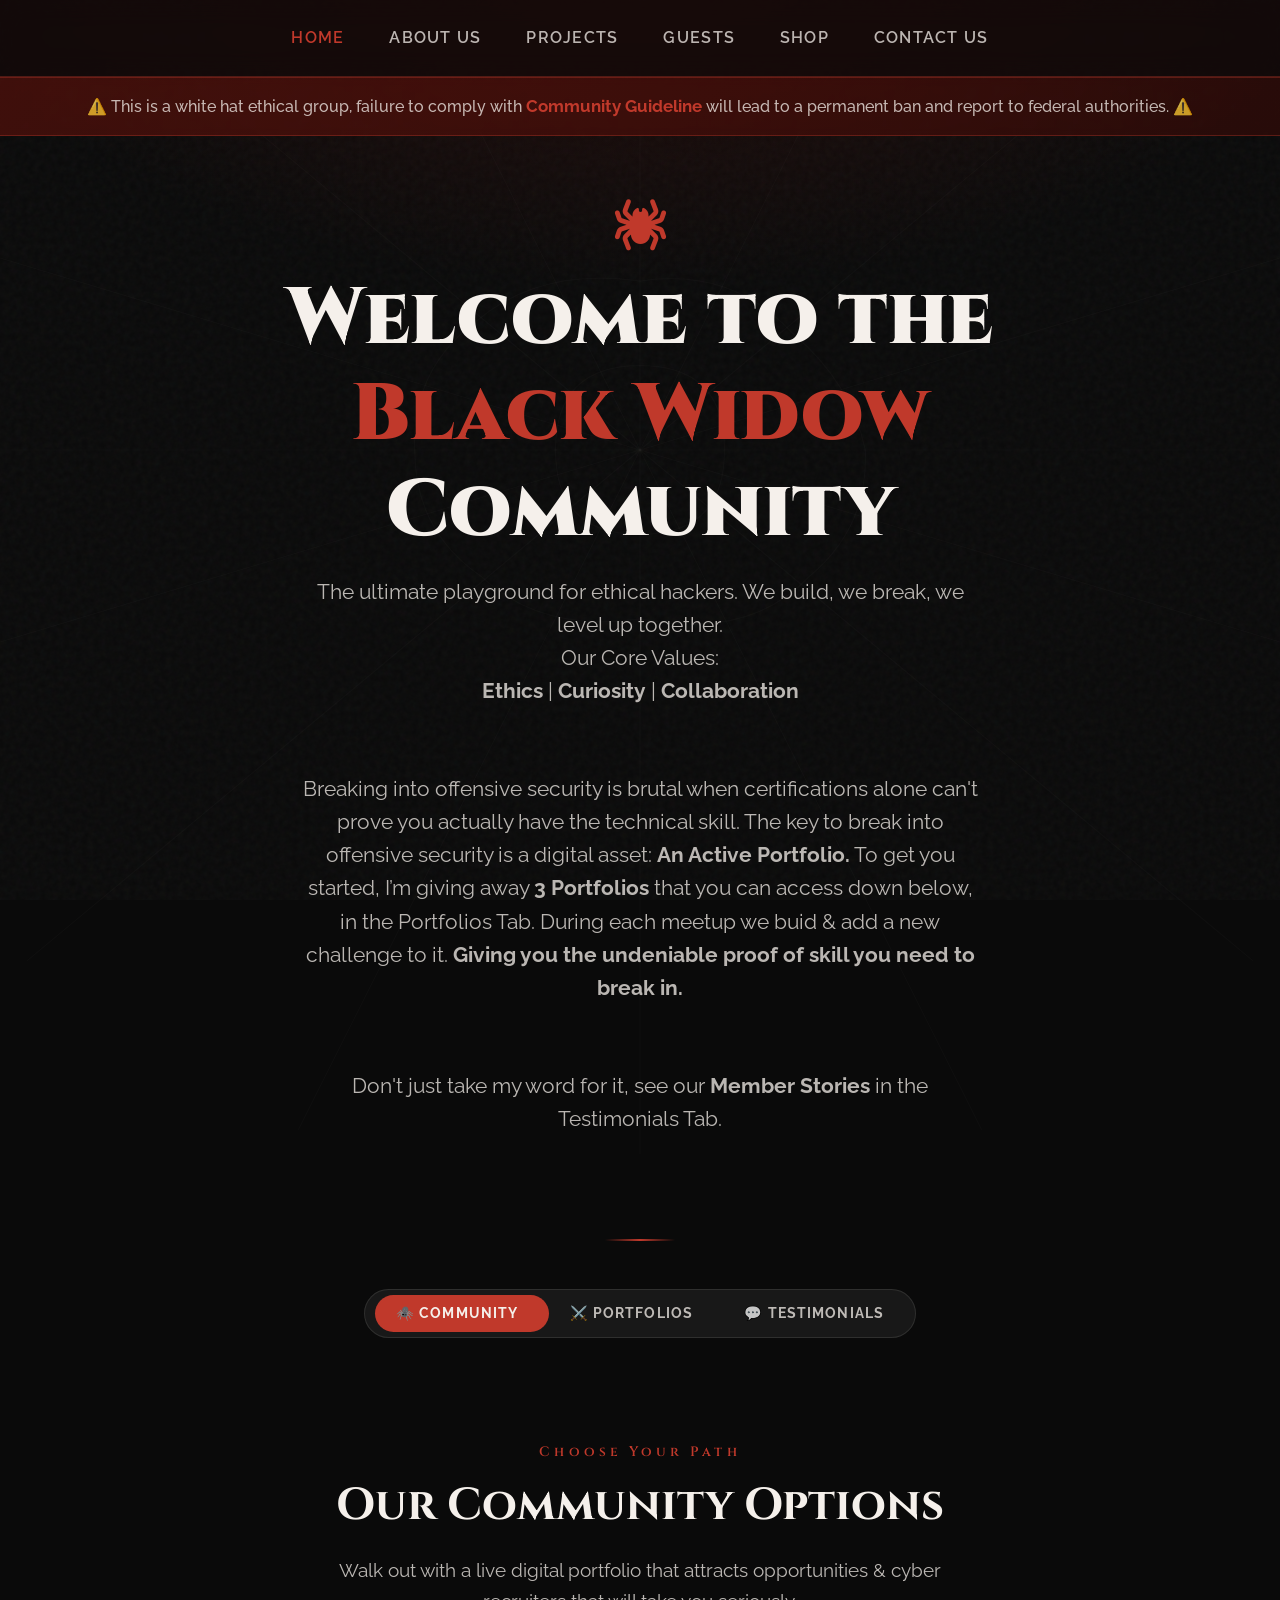
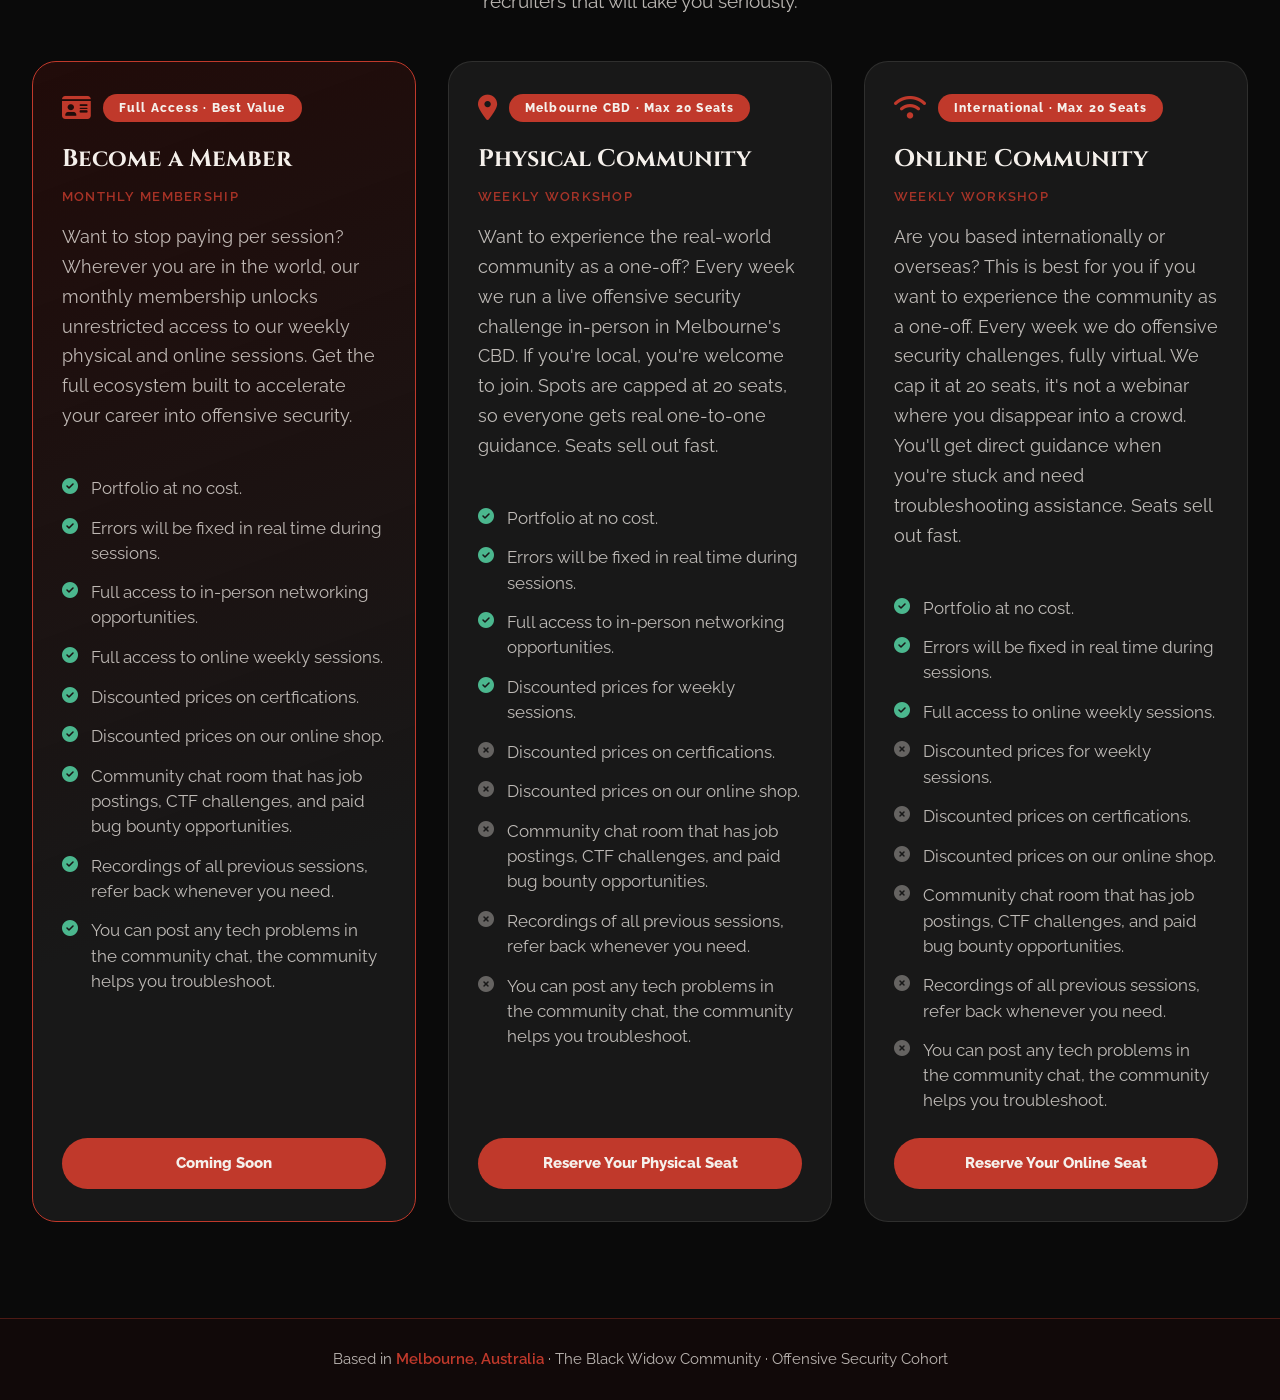
==== index.html @ 68e07d44 "Update index.html" ====
<!DOCTYPE html>
<html lang="en">
<head>
  <meta charset="UTF-8">
  <meta name="viewport" content="width=device-width, initial-scale=1.0, viewport-fit=cover">
  <title>Black Widow Community</title>
  <link rel="stylesheet" href="https://cdnjs.cloudflare.com/ajax/libs/font-awesome/6.5.2/css/all.min.css">
  <!-- Google Fonts: Cinzel + Raleway for readability -->
  <link href="https://fonts.googleapis.com/css2?family=Cinzel:wght@400;600;700;900&family=Raleway:wght@300;400;500;600;700;800&display=swap" rel="stylesheet">
  <style>
    /* ========================================
       BLACK WIDOW THEME - ENHANCED TYPOGRAPHY
       Larger base font sizes for better readability
       ======================================== */
    :root {
      --red: #c0392b;
      --red-dark: #8e1c12;
      --red-glow: rgba(192,57,43,0.25);
      --black: #0a0a0a;
      --black-2: #111111;
      --black-3: #181818;
      --black-4: #222222;
      --white: #f5f0eb;
      --white-muted: rgba(245,240,235,0.75);
      --white-faint: rgba(245,240,235,0.12);
      --glass: rgba(20,10,10,0.78);
      --border: rgba(192,57,43,0.35);
      --border-subtle: rgba(245,240,235,0.1);
      --green: #4bb78e;
      --green-glow: rgba(75,183,142,0.2);
    }

    * {
      margin: 0;
      padding: 0;
      box-sizing: border-box;
      -webkit-tap-highlight-color: transparent;
    }

    html {
      font-size: 100%; /* 1rem = 16px, better readability across all text */
      scroll-behavior: smooth;
    }

    body {
      font-family: 'Raleway', sans-serif;
      background-color: var(--black);
      color: var(--white);
      min-height: 100vh;
      overflow-x: hidden;
      line-height: 1.5;
    }

    /* Texture overlay + subtle web grain */
    body::before {
      content: '';
      position: fixed;
      inset: 0;
      background-image: radial-gradient(ellipse 80% 60% at 50% -10%, rgba(140,20,10,0.22) 0%, transparent 70%),
        url("data:image/svg+xml,%3Csvg viewBox='0 0 200 200' xmlns='http://www.w3.org/2000/svg'%3E%3Cfilter id='n'%3E%3CfeTurbulence type='fractalNoise' baseFrequency='0.75' numOctaves='4' stitchTiles='stitch'/%3E%3C/filter%3E%3Crect width='100%25' height='100%25' filter='url(%23n)' opacity='0.04'/%3E%3C/svg%3E");
      pointer-events: none;
      z-index: 0;
    }

    /* Spider web SVG (elegant background) */
    .web-svg {
      position: fixed;
      top: 50%;
      left: 50%;
      transform: translate(-50%, -50%);
      width: 110vmax;
      height: 110vmax;
      opacity: 0.09;
      pointer-events: none;
      z-index: 0;
    }

    /* ===== FIXED NAVBAR (larger tap targets) ===== */
    header {
      position: fixed;
      top: 0;
      left: 0;
      width: 100%;
      z-index: 1000;
    }

    .navbar {
      display: flex;
      align-items: center;
      justify-content: center;
      padding: 1rem 5%;
      background: var(--glass);
      border-bottom: 1px solid var(--border);
      backdrop-filter: blur(14px);
      gap: 2rem;
      position: relative;
    }

    .nav-links {
      list-style: none;
      display: flex;
      gap: 2.8rem;
    }

    .nav-links li a {
      text-decoration: none;
      color: var(--white-muted);
      font-size: 1rem;
      font-weight: 600;
      letter-spacing: 0.08em;
      text-transform: uppercase;
      transition: color 0.2s;
    }

    .nav-links li a:hover,
    .nav-links li a.active {
      color: var(--red);
    }

    .btn-nav {
      display: inline-block;
      padding: 0.6rem 1.4rem;
      background: transparent;
      border: 1px solid var(--red);
      color: var(--red);
      border-radius: 999px;
      font-family: 'Raleway', sans-serif;
      font-size: 0.9rem;
      font-weight: 700;
      letter-spacing: 0.07em;
      text-decoration: none;
      text-transform: uppercase;
      cursor: pointer;
      transition: 0.2s;
    }

    .btn-nav:hover {
      background: var(--red);
      color: var(--white);
    }

    .hamburger {
      display: none;
      font-size: 1.9rem;
      cursor: pointer;
      color: var(--white-muted);
      position: absolute;
      right: 5%;
      top: 50%;
      transform: translateY(-50%);
    }

    /* Mobile Sidebar */
    .sidebar {
      position: fixed;
      top: 0;
      right: -100%;
      width: min(280px, 70%);
      height: 100vh;
      background: rgba(10, 10, 10, 0.55);
      backdrop-filter: blur(18px) saturate(180%);
      -webkit-backdrop-filter: blur(18px) saturate(180%);
      border-left: 1px solid rgba(192, 57, 43, 0.5);
      box-shadow: -8px 0 25px rgba(0, 0, 0, 0.5);
      z-index: 2000;
      padding: 2rem;
      transition: right 0.3s ease;
      display: flex;
      flex-direction: column;
      justify-content: center;
      align-items: center;
    }
    .sidebar.active { right: 0; }
    .sidebar ul { 
      list-style: none; 
      display: flex; 
      flex-direction: column; 
      gap: 2.5rem;
      align-items: center;
      width: 100%;
    }
    .sidebar li {
      text-align: center;
      width: 100%;
    }
    .sidebar a { 
      text-decoration: none; 
      color: var(--white-muted); 
      font-size: 1.4rem; 
      font-weight: 700; 
      text-transform: uppercase; 
      letter-spacing: 0.08em;
      display: block;
      padding: 0.4rem 0;
      transition: color 0.2s;
    }
    .sidebar a:hover, .sidebar a.active { 
      color: var(--red);
    }
    .overlay {
      position: fixed;
      inset: 0;
      background: rgba(0,0,0,0.7);
      opacity: 0;
      pointer-events: none;
      transition: opacity 0.3s ease;
      z-index: 1500;
    }
    .overlay.active { opacity: 1; pointer-events: all; }
    @media (max-width: 768px) {
      .nav-links { display: none; }
      .hamburger { display: block; }
      .btn-nav { display: none; }
      .navbar { padding: 2rem 5%; }
    }

    /* ===== MAIN CONTENT ===== */
    .urgency-strip {
      background: linear-gradient(135deg, rgba(140,20,10,0.4) 0%, rgba(80,10,5,0.4) 100%);
      border-top: 1px solid var(--border);
      border-bottom: 1px solid var(--border);
      padding: 1rem 1rem;
      text-align: center;
      font-size: 1rem;  /* larger */
      font-weight: 500;
      color: var(--white-muted);
      backdrop-filter: blur(4px);
    }
    .urgency-strip strong { color: var(--red); font-size: 1.05rem; }

    .hero {
      text-align: center;
      padding: 4rem 1.5rem 3rem;
      max-width: 900px;
      margin: 0 auto;
      position: relative;
      z-index: 1;
    }
    .spider-icon {
      display: block;
      font-size: 3.2rem;
      color: var(--red);
      text-align: center;
      margin-bottom: 1.2rem;
      animation: pulse 3s ease-in-out infinite;
    }
    @keyframes pulse { 0%,100% { opacity: 1; transform: scale(1); } 50% { opacity: 0.7; transform: scale(0.94); } }
    .hero h1 {
      font-family: 'Cinzel', serif;
      font-size: clamp(2.4rem, 7vw, 5rem);
      font-weight: 900;
      line-height: 1.2;
      margin-bottom: 1rem;
    }
    .hero h1 span { color: var(--red); }
    .hero .subtitle {
      font-size: 1.3rem;
      line-height: 1.6;
      color: var(--white-muted);
      max-width: 680px;
      margin: 0.5rem auto 2rem;
    }
    .hero .btn-nav {
      font-size: 1.1rem;
      padding: 0.8rem 2rem;
      display: inline-block;
    }

    .divider {
      width: 70px;
      height: 2px;
      background: linear-gradient(90deg, transparent, var(--red), transparent);
      margin: 1.5rem auto;
    }

    section {
      max-width: 1280px;
      margin: 0 auto;
      padding: 4rem 2rem;
      position: relative;
      z-index: 1;
    }
    @media (max-width: 768px) {
      section { padding: 3rem 1.2rem; }
    }

    .section-label {
      font-family: 'Cinzel', serif;
      font-size: 0.85rem;
      letter-spacing: 0.3em;
      color: var(--red);
      text-align: center;
      margin-bottom: 0.6rem;
      font-weight: 600;
    }
    .section-title {
      font-family: 'Cinzel', serif;
      font-size: clamp(1.8rem, 5vw, 2.8rem);
      font-weight: 700;
      text-align: center;
      margin-bottom: 1rem;
    }
    .section-intro {
      text-align: center;
      color: var(--white-muted);
      font-size: 1.2rem;
      max-width: 620px;
      margin: 0 auto 2.8rem;
      line-height: 1.6;
    }

    /* PRICING GRID - same as before but larger type */
    .pricing-grid {
      display: grid;
      grid-template-columns: repeat(auto-fit, minmax(min(100%, 340px), 1fr));
      gap: 2rem;
    }
    .pricing-card {
      background: var(--black-3);
      border: 1px solid var(--border-subtle);
      border-radius: 24px;
      padding: 2rem 1.8rem;
      transition: border-color 0.3s, transform 0.2s;
      display: flex;
      flex-direction: column;
    }
    .pricing-card:hover { border-color: var(--border); transform: translateY(-4px); }
    .pricing-card.featured {
      border-color: var(--red);
      background: linear-gradient(160deg, rgba(140,20,10,0.18) 0%, var(--black-3) 70%);
    }
    .card-header {
      display: flex;
      align-items: center;
      gap: 0.75rem;
      margin-bottom: 1.2rem;
    }
    .card-badge {
      display: inline-block;
      padding: 0.3rem 1rem;
      background: var(--red);
      color: var(--white);
      border-radius: 999px;
      font-size: 0.75rem;
      font-weight: 800;
      letter-spacing: 0.1em;
      width: fit-content;
    }
    .card-icon { font-size: 1.6rem; color: var(--red); flex-shrink: 0; }
    .card-title { font-family: 'Cinzel', serif; font-size: 1.5rem; font-weight: 700; margin-bottom: 0.6rem; }
    .card-desc { color: var(--white-muted); font-size: 1.1rem; line-height: 1.7; margin-bottom: 1.8rem; }
    
    /* Feature list styles (checkmark / cross) */
    .features-list-custom {
      list-style: none;
      display: flex;
      flex-direction: column;
      gap: 0.9rem;
      margin: 1rem 0 1.5rem;
    }
    .features-list-custom li {
      display: flex;
      align-items: flex-start;
      gap: 0.8rem;
      font-size: 1.05rem;
      color: var(--white-muted);
      line-height: 1.5;
    }
    .features-list-custom li i.fa-check-circle {
      color: var(--green);
      font-size: 1rem;
      margin-top: 2px;
      flex-shrink: 0;
    }
    .features-list-custom li i.fa-times-circle {
      color: rgba(245,240,235,0.35);
      font-size: 1rem;
      margin-top: 2px;
      flex-shrink: 0;
    }
    .features-list-custom li span {
      flex: 1;
    }
    
    .price-row { display: flex; flex-direction: column; gap: 0.6rem; margin-bottom: 1.8rem; }
    .price-tier {
      display: flex;
      justify-content: space-between;
      padding: 0.6rem 1rem;
      border-radius: 12px;
      background: var(--white-faint);
      font-size: 0.95rem;
      font-weight: 500;
    }
    .price-tier.early { border-left: 3px solid var(--green); }
    .price-tier.general { border-left: 3px solid var(--white-muted); }
    .price-tier.late { border-left: 3px solid var(--red); }
    .price-tier.early .tier-price { color: var(--green); font-weight: 700; }
    .price-tier.late .tier-price { color: var(--red); font-weight: 700; }
    
    .cta-btn {
      display: block;
      width: 100%;
      padding: 0.9rem;
      margin-top: auto;
      background: var(--red);
      color: var(--white);
      border-radius: 999px;
      font-size: 0.95rem;
      font-weight: 800;
      text-align: center;
      cursor: pointer;
      transition: 0.2s;
      text-decoration: none;
    }
    .cta-btn:hover { background: var(--red-dark); transform: scale(0.98); }

    /* ===== NEW PORTFOLIO SHOWCASE - 3 CARDS MATCHING PRICING CARD SIZE ===== */
    .portfolio-showcase {
      margin-top: 1rem;
    }
    .portfolio-3col {
      display: grid;
      grid-template-columns: repeat(auto-fit, minmax(min(100%, 340px), 1fr));
      gap: 2rem;
      justify-content: center;
    }
    .portfolio-card-large {
      background: var(--black-3);
      border: 1px solid var(--border-subtle);
      border-radius: 24px;
      overflow: hidden;
      transition: all 0.3s ease;
      display: flex;
      flex-direction: column;
      backdrop-filter: blur(2px);
    }
    .portfolio-card-large:hover {
      border-color: var(--border);
      transform: translateY(-5px);
      box-shadow: 0 15px 30px rgba(0,0,0,0.4);
    }
    .portfolio-img-wrapper {
      width: 100%;
      aspect-ratio: 16 / 10;
      overflow: hidden;
      background: var(--black-4);
      position: relative;
      cursor: pointer;
    }
    .portfolio-img-wrapper img {
      width: 100%;
      height: 100%;
      object-fit: cover;
      transition: transform 0.4s ease;
    }
    .portfolio-card-large:hover .portfolio-img-wrapper img {
      transform: scale(1.03);
    }
    .portfolio-card-content {
      padding: 1.6rem 1.5rem 1.8rem;
      text-align: left;
    }
    .portfolio-card-content h3 {
      font-family: 'Cinzel', serif;
      font-size: 1.3rem;
      font-weight: 700;
      color: var(--red);
      margin-bottom: 0.6rem;
    }
    .portfolio-card-content p {
      font-size: 0.9rem;
      color: var(--white-muted);
      line-height: 1.5;
      margin-bottom: 1.2rem;
    }
    .portfolio-link {
      display: inline-flex;
      align-items: center;
      gap: 0.6rem;
      color: var(--white);
      background: rgba(192,57,43,0.2);
      padding: 0.5rem 1rem;
      border-radius: 40px;
      font-size: 0.85rem;
      font-weight: 600;
      text-decoration: none;
      border: 1px solid var(--border);
      transition: 0.25s;
    }
    .portfolio-link i { font-size: 0.8rem; transition: transform 0.2s; }
    .portfolio-link:hover {
      background: var(--red);
      color: var(--black);
      border-color: var(--red);
    }
    .portfolio-link:hover i {
      transform: translateX(4px);
    }

    /* ===== Testimonials ===== */
    .testimonials-grid {
      display: grid;
      grid-template-columns: repeat(auto-fit, minmax(min(100%, 280px), 1fr));
      gap: 1.8rem;
    }
    .testimonial-card {
      background: var(--black-3);
      border: 1px solid var(--border-subtle);
      border-radius: 20px;
      overflow: hidden;
    }
    .video-placeholder {
      width: 100%;
      aspect-ratio: 16/9;
      background: var(--black-4);
      display: flex;
      align-items: center;
      justify-content: center;
    }
    .play-circle {
      width: 54px;
      height: 54px;
      border-radius: 50%;
      background: var(--red);
      display: flex;
      align-items: center;
      justify-content: center;
    }
    .play-circle i { color: white; font-size: 1.2rem; margin-left: 3px; }
    .testimonial-body { padding: 1.2rem; }
    .testimonial-name { font-weight: 800; font-size: 1rem; }
    .testimonial-role { font-size: 0.8rem; color: var(--red); margin-bottom: 0.6rem; }
    .testimonial-quote { font-size: 1.05rem; color: var(--white-muted); font-style: italic; line-height: 1.6; }
    .video-note { text-align: center; margin-top: 2rem; padding: 1rem; border: 1px dashed var(--border); border-radius: 16px; font-size: 0.85rem; }

    .sep {
      height: 1px;
      background: linear-gradient(90deg, transparent, var(--border), transparent);
      max-width: 1100px;
      margin: 0 auto;
    }

    .footer {
      text-align: center;
      padding: 1.8rem;
      background: var(--glass);
      border-top: 1px solid var(--border);
      backdrop-filter: blur(10px);
      font-size: 0.95rem;
      color: var(--white-muted);
      margin-top: 2rem;
    }
    .footer span { color: var(--red); font-weight: 600; }

    /* larger tap targets for all buttons */
    button, a, .btn, .cta-btn, .portfolio-link, .nav-btn, .play-btn {
      cursor: pointer;
      min-height: 44px;
      display: inline-flex;
      align-items: center;
      justify-content: center;
    }

    @media (max-width: 650px) {
      .portfolio-card-content h3 { font-size: 1.2rem; }
      .portfolio-card-content p { font-size: 0.85rem; }
    }

    /* Card option sub-label */
    .card-option-label {
      font-size: 0.8rem;
      font-weight: 600;
      color: var(--red);
      letter-spacing: 0.1em;
      text-transform: uppercase;
      margin-bottom: 1rem;
      opacity: 0.85;
    }

    /* ===== TAB SWITCHER ===== */
    .tab-switcher {
      display: flex;
      justify-content: center;
      padding: 0 1.5rem 2.5rem;
      position: relative;
      z-index: 1;
    }
    .tab-track {
      display: flex;
      background: var(--black-3);
      border: 1px solid var(--border-subtle);
      border-radius: 999px;
      padding: 5px;
      position: relative;
    }
    .tab-slider {
      position: absolute;
      top: 5px;
      left: 5px;
      height: calc(100% - 10px);
      background: var(--red);
      border-radius: 999px;
      transition: transform 0.3s cubic-bezier(0.4,0,0.2,1), width 0.3s cubic-bezier(0.4,0,0.2,1);
      z-index: 0;
      pointer-events: none;
    }
    .tab-btn {
      position: relative;
      z-index: 1;
      background: transparent;
      border: none;
      color: var(--white-muted);
      font-family: 'Raleway', sans-serif;
      font-size: 0.88rem;
      font-weight: 700;
      letter-spacing: 0.08em;
      text-transform: uppercase;
      padding: 0.65rem 1.6rem;
      border-radius: 999px;
      cursor: pointer;
      white-space: nowrap;
      transition: color 0.25s;
      /* Override the global button rule that forces inline-flex and min-height */
      display: inline-block !important;
      min-height: unset !important;
      align-items: unset !important;
      justify-content: unset !important;
    }
    .tab-btn.active { color: var(--white); }
    .tab-btn:not(.active):hover { color: var(--white); }
    .tab-panel { display: none !important; }
    .tab-panel.active { display: block !important; }
    @media (max-width: 500px) {
      .tab-btn { font-size: 0.75rem; padding: 0.6rem 1rem; letter-spacing: 0.04em; }
    }

    /* ===== ABOUT US SECTION ===== */
    .about-section {
      max-width: 1000px;
      margin: 0 auto;
      padding: 5rem 2rem;
      position: relative;
      z-index: 1;
    }
    .about-grid {
      display: grid;
      grid-template-columns: 1fr 1fr;
      gap: 4rem;
      align-items: center;
      margin-top: 2.5rem;
    }
    .about-img-wrapper {
      border-radius: 24px;
      overflow: hidden;
      border: 1px solid var(--border);
      aspect-ratio: 4/5;
      background: var(--black-3);
    }
    .about-img-wrapper img {
      width: 100%;
      height: 100%;
      object-fit: cover;
    }
    .about-text h3 {
      font-family: 'Cinzel', serif;
      font-size: 1.6rem;
      font-weight: 700;
      margin-bottom: 1.2rem;
      line-height: 1.3;
    }
    .about-text h3 span { color: var(--red); }
    .about-text p {
      font-size: 1.1rem;
      color: var(--white-muted);
      line-height: 1.8;
      margin-bottom: 1.2rem;
    }
    .about-values {
      display: flex;
      gap: 1rem;
      flex-wrap: wrap;
      margin-top: 1.5rem;
    }
    .about-value-pill {
      padding: 0.4rem 1.1rem;
      border: 1px solid var(--border);
      border-radius: 999px;
      font-size: 0.85rem;
      font-weight: 600;
      color: var(--red);
      letter-spacing: 0.06em;
      text-transform: uppercase;
    }
    @media (max-width: 768px) {
      .about-grid { grid-template-columns: 1fr; gap: 2rem; }
      .about-img-wrapper { aspect-ratio: 16/9; }
      .about-section { padding: 3rem 1.2rem; }
    }
  </style>
</head>
<body>

  <!-- spider web decoration -->
  <svg class="web-svg" viewBox="0 0 800 800" xmlns="http://www.w3.org/2000/svg">
    <g stroke="rgba(245,240,235,0.25)" fill="none" stroke-linecap="round">
      <line x1="400" y1="400" x2="400" y2="0" stroke-width="0.7"/><line x1="400" y1="400" x2="594" y2="14" stroke-width="0.6"/>
      <line x1="400" y1="400" x2="748" y2="110" stroke-width="0.7"/><line x1="400" y1="400" x2="800" y2="280" stroke-width="0.6"/>
      <line x1="400" y1="400" x2="800" y2="400" stroke-width="0.7"/><line x1="400" y1="400" x2="800" y2="520" stroke-width="0.6"/>
      <line x1="400" y1="400" x2="748" y2="690" stroke-width="0.7"/><line x1="400" y1="400" x2="594" y2="786" stroke-width="0.6"/>
      <line x1="400" y1="400" x2="400" y2="800" stroke-width="0.7"/><line x1="400" y1="400" x2="206" y2="786" stroke-width="0.6"/>
      <line x1="400" y1="400" x2="52" y2="690" stroke-width="0.7"/><line x1="400" y1="400" x2="0" y2="520" stroke-width="0.6"/>
      <line x1="400" y1="400" x2="0" y2="400" stroke-width="0.7"/><line x1="400" y1="400" x2="0" y2="280" stroke-width="0.6"/>
      <line x1="400" y1="400" x2="52" y2="110" stroke-width="0.7"/><line x1="400" y1="400" x2="206" y2="14" stroke-width="0.6"/>
      <path d="M400,352 Q448,352 448,400 Q448,448 400,448 Q352,448 352,400 Q352,352 400,352" stroke-width="0.7"/>
      <path d="M400,304 Q452,296 487,334 Q520,362 528,400 Q530,444 496,472 Q462,508 400,496 Q344,504 310,472 Q272,446 272,400 Q270,354 308,326 Q344,296 400,304Z" stroke-width="0.7"/>
    </g>
  </svg>

  <header>
    <nav class="navbar">
      <ul class="nav-links">
        <li><a href="index.html" class="active">Home</a></li>
        <li><a href="AboutUs.html">About Us</a></li>
        <li><a href="projects.html">Projects</a></li>
        <li><a href="guests.html">Guests</a></li>
        <li><a href="shop.html">Shop</a></li>
        <li><a href="contact.html">Contact Us</a></li>
      </ul>
      <div class="hamburger" id="hamburger"><i class="fa fa-bars"></i></div>
    </nav>
    <div class="sidebar" id="sidebar">
      <ul>
        <li><a href="index.html" class="active">Home</a></li>
        <li><a href="AboutUs.html">About Us</a></li>
        <li><a href="projects.html">Projects</a></li>
        <li><a href="guests.html">Guests</a></li>
        <li><a href="shop.html">Shop</a></li>
        <li><a href="contact.html">Contact Us</a></li>
      </ul>
    </div>
    <div class="overlay" id="overlay"></div>
  </header>

  <div class="urgency-strip"> ⚠️ This is a white hat ethical group, failure to comply with <strong>Community Guideline</strong> will lead to a permanent ban and report to federal authorities. ⚠️</div>

  <div class="hero">
    <i class="fa-solid fa-spider spider-icon"></i>
    <h1>Welcome to the<br><span>Black Widow</span><br>Community</h1>
    <p class="subtitle">The ultimate playground for ethical hackers. We build, we break, we level up together.<br>Our Core Values:<br><strong>Ethics</strong> | <strong>Curiosity</strong> | <strong>Collaboration</strong></p>
    </br>
    <p class="subtitle">Breaking into offensive security is brutal when certifications alone can't prove you actually have the technical skill. The key to break into offensive security is a digital asset: <strong>An Active Portfolio.</strong> To get you started, I’m giving away <strong>3 Portfolios</strong> that you can access down below, in the Portfolios Tab. During each meetup we buid & add a new challenge to it. <strong> Giving you the undeniable proof of skill you need to break in. </strong> </p>
    </br>
    <p class="subtitle">Don't just take my word for it, see our <strong> Member Stories </strong> in the Testimonials Tab.</p>
  </div>

  <div class="divider"></div>

  </br>

  <!-- TAB SWITCHER -->
  <div class="tab-switcher">
    <div class="tab-track">
      <div class="tab-slider" id="tab-slider"></div>
      <button class="tab-btn active" data-tab="community">🕷️ Community</button>
      <button class="tab-btn" data-tab="projects">⚔️ Portfolios</button>
      <button class="tab-btn" data-tab="testimonials">💬 Testimonials</button>
    </div>
  </div>

  <!-- PANEL 1: COMMUNITY SUBSCRIPTIONS (Order: Member, Online, Physical) -->
  <div class="tab-panel active" id="panel-community">
    <section id="join">
      <p class="section-label">Choose Your Path</p>
      <h2 class="section-title">Our Community Options</h2>
      <p class="section-intro">Walk out with a live digital portfolio that attracts opportunities & cyber recruiters that will take you seriously.</p>

      <div class="pricing-grid">
        <!-- 1. BECOME A MEMBER (Full access - all features checked) -->
        <div class="pricing-card featured">
          <div class="card-header">
            <i class="fa-solid fa-id-card card-icon"></i>
            <div class="card-badge">Full Access · Best Value</div>
          </div>
          <div class="card-title">Become a Member</div>
          <div class="card-option-label">Monthly Membership</div>
          <p class="card-desc">Want to stop paying per session? Wherever you are in the world, our monthly membership unlocks unrestricted access to our weekly physical and online sessions. Get the full ecosystem built to accelerate your career into offensive security.</p>
          <ul class="features-list-custom">
            <li><i class="fa-solid fa-check-circle"></i><span>Portfolio at no cost.</span></li>
            <li><i class="fa-solid fa-check-circle"></i><span>Errors will be fixed in real time during sessions.</span></li>
            <li><i class="fa-solid fa-check-circle"></i><span>Full access to in-person networking opportunities.</span></li>
            <li><i class="fa-solid fa-check-circle"></i><span>Full access to online weekly sessions.</span></li>
            <li><i class="fa-solid fa-check-circle"></i><span>Discounted prices on certfications.</span></li>
            <li><i class="fa-solid fa-check-circle"></i><span>Discounted prices on our online shop.</span></li>
            <li><i class="fa-solid fa-check-circle"></i><span>Community chat room that has job postings, CTF challenges, and paid bug bounty opportunities.</span></li>
            <li><i class="fa-solid fa-check-circle"></i><span>Recordings of all previous sessions, refer back whenever you need.</span></li>
            <li><i class="fa-solid fa-check-circle"></i><span>You can post any tech problems in the community chat, the community helps you troubleshoot.</span></li>
          </ul>
          <a href="#" class="cta-btn">Coming Soon</a>
        </div>

        <!-- 2. PHYSICAL COMMUNITY (Portfolio + physical access + real-time fixes; rest unticked) -->
        <div class="pricing-card">
          <div class="card-header">
            <i class="fa-solid fa-location-dot card-icon"></i>
            <div class="card-badge">Melbourne CBD · Max 20 Seats</div>
          </div>
          <div class="card-title">Physical Community</div>
          <div class="card-option-label">Weekly Workshop</div>
          <p class="card-desc">Want to experience the real-world community as a one-off? Every week we run a live offensive security challenge in-person in Melbourne's CBD. If you're local, you're welcome to join. Spots are capped at 20 seats, so everyone gets real one-to-one guidance. Seats sell out fast.</p>
          <ul class="features-list-custom">
            <li><i class="fa-solid fa-check-circle"></i><span>Portfolio at no cost.</span></li>
            <li><i class="fa-solid fa-check-circle"></i><span>Errors will be fixed in real time during sessions.</span></li>
            <li><i class="fa-solid fa-check-circle"></i><span>Full access to in-person networking opportunities.</span></li>
            <li><i class="fa-solid fa-check-circle"></i><span>Discounted prices for weekly sessions.</span></li>
            <li><i class="fa-solid fa-times-circle"></i><span>Discounted prices on certfications.</span></li>
            <li><i class="fa-solid fa-times-circle"></i><span>Discounted prices on our online shop.</span></li>
            <li><i class="fa-solid fa-times-circle"></i><span>Community chat room that has job postings, CTF challenges, and paid bug bounty opportunities.</span></li>
            <li><i class="fa-solid fa-times-circle"></i><span>Recordings of all previous sessions, refer back whenever you need.</span></li>
            <li><i class="fa-solid fa-times-circle"></i><span>You can post any tech problems in the community chat, the community helps you troubleshoot.</span></li>
          </ul>
          <a href="https://www.eventbrite.com/e/1990750125214?aff=oddtdtcreator" target="_blank" class="cta-btn">Reserve Your Physical Seat</a>
        </div>


        <!-- 3. ONLINE COMMUNITY (Limited: only portfolio, real-time fixes; others unticked) -->
        <div class="pricing-card">
          <div class="card-header">
            <i class="fa-solid fa-wifi card-icon"></i>
            <div class="card-badge">International · Max 20 Seats</div>
          </div>
          <div class="card-title">Online Community</div>
          <div class="card-option-label">Weekly Workshop</div>
          <p class="card-desc">Are you based internationally or overseas? This is best for you if you want to experience the community as a one-off. Every week we do offensive security challenges, fully virtual. We cap it at 20 seats, it's not a webinar where you disappear into a crowd. You'll get direct guidance when you're stuck and need troubleshooting assistance. Seats sell out fast.</p>
          <ul class="features-list-custom">
            <li><i class="fa-solid fa-check-circle"></i><span>Portfolio at no cost.</span></li>
            <li><i class="fa-solid fa-check-circle"></i><span>Errors will be fixed in real time during sessions.</span></li>
            <li><i class="fa-solid fa-check-circle"></i><span>Full access to online weekly sessions.</span></li>
            <li><i class="fa-solid fa-times-circle"></i><span>Discounted prices for weekly sessions.</span></li>
            <li><i class="fa-solid fa-times-circle"></i><span>Discounted prices on certfications.</span></li>
            <li><i class="fa-solid fa-times-circle"></i><span>Discounted prices on our online shop.</span></li>
            <li><i class="fa-solid fa-times-circle"></i><span>Community chat room that has job postings, CTF challenges, and paid bug bounty opportunities.</span></li>
            <li><i class="fa-solid fa-times-circle"></i><span>Recordings of all previous sessions, refer back whenever you need.</span></li>
            <li><i class="fa-solid fa-times-circle"></i><span>You can post any tech problems in the community chat, the community helps you troubleshoot.</span></li>
          </ul>
          <a href="#" class="cta-btn">Reserve Your Online Seat</a>
        </div>

      </div>

    </section>
  </div>

  <!-- PANEL 2: PORTFOLIOS (unchanged) -->
  <div class="tab-panel" id="panel-projects">
    <section>
      <p class="section-label">Real Digital Asset · Proof Of Skill</p>
      <h2 class="section-title">Customize Your Portfolio</h2>
      <p class="section-intro">Explore live portfolios provided for our community members. Select the one that fits your vibe, all details to customize it will be in the README sections.</p>
      
      <div class="portfolio-3col">
        <div class="portfolio-card-large">
          <div class="portfolio-img-wrapper">
            <img src="IMAGES/Screenshot 2026-05-23 144815.png" alt="Cosmic Void Portfolio" style="width:100%; height:100%; object-fit:cover;">
          </div>
          <div class="portfolio-card-content">
            <h3>🪐 Cosmic Void</h3>
            <a href="https://github.com/aScriptKiddie/Portfolio1" class="portfolio-link" target="_blank"> Select Portfolio <i class="fa-solid fa-arrow-right"></i></a>
          </div>
        </div>
        
        <div class="portfolio-card-large">
          <div class="portfolio-img-wrapper">
            <img src="IMAGES/COMING SOON.png" alt="Portfolio" style="width:100%; height:100%; object-fit:cover;">
          </div>
          <div class="portfolio-card-content">
            <h3>🌐 COMING SOON</h3>
            <a href="#" class="portfolio-link" target="_blank"> Select Portfolio <i class="fa-solid fa-arrow-right"></i></a>
          </div>
        </div>
        
        <div class="portfolio-card-large">
          <div class="portfolio-img-wrapper">
            <img src="IMAGES/COMING SOON.png" alt="Portfolio" style="width:100%; height:100%; object-fit:cover;">
          </div>
          <div class="portfolio-card-content">
            <h3>⚔️ COMING SOON</h3>
            <a href="#" class="portfolio-link" target="_blank"> Select Portfolio <i class="fa-solid fa-arrow-right"></i></a>
          </div>
        </div>
      </div>
    </section>
  </div>

  <!-- PANEL 3: TESTIMONIALS (unchanged) -->
  <div class="tab-panel" id="panel-testimonials">
    <section>
      <p class="section-label">From the Community</p>
      <h2 class="section-title">Hear It From Them</h2>
      <p class="section-intro">Real members. Real results. Real feedback.</p>
      
      <div class="testimonials-grid">
        <!-- MEMBER #1 -->
          <div class="testimonial-card">
            <video controls style="width:100%; aspect-ratio:16/9; object-fit:cover;">
              <source src="MemberTestimonials/KabindraS.mp4" type="video/mp4">
            </video>
            <div class="testimonial-body">
              <div class="testimonial-name">Kabindra S.</div>
              <div class="testimonial-role">Technical Service Engineer</div>
              <p class="testimonial-quote">"This particular community has helped me to do a practical session and see how we can be on the ethical side of Ethical Hacking."</p>
            </div>
          </div>

        <!-- MEMBER #2 -->
          <div class="testimonial-card">
            <div class="video-placeholder"><div class="play-circle"><i class="fa-solid fa-play"></i></div></div>
            <div class="testimonial-body">
              <div class="testimonial-name">Abdimajid M.</div>
              <div class="testimonial-role">Aspiring Ethical Hacker</div>
              <p class="testimonial-quote">"I haven't done something like this before, it was amazing going to learn and meet new people. It was really a great experience."</p>
            </div>
          </div>

        <!-- MEMBER #3 -->
          <div class="testimonial-card">
            <div class="video-placeholder"><div class="play-circle"><i class="fa-solid fa-play"></i></div></div>
            <div class="testimonial-body">
              <div class="testimonial-name">Coming Soon.</div>
              <div class="testimonial-role">Coming Soon.</div>
              <p class="testimonial-quote">"Coming Soon."</p>
            </div>
          </div>
        
      </div>
      
    </section>
  </div>

  <footer class="footer">
    <p>Based in <span>Melbourne, Australia</span> · The Black Widow Community · Offensive Security Cohort</p>
  </footer>

  <!-- DYNAMIC NAVBAR OFFSET -->
  <script>
    function syncNavOffset() {
      const navbar = document.querySelector('.navbar');
      const urgency = document.querySelector('.urgency-strip');
      if (navbar && urgency) {
        urgency.style.marginTop = navbar.offsetHeight + 'px';
      }
    }
    syncNavOffset();
    window.addEventListener('resize', syncNavOffset);
  </script>

  <!-- NAVIGATION SCRIPT -->
  <script>
    const hamburger = document.getElementById('hamburger');
    const sidebar = document.getElementById('sidebar');
    const overlay = document.getElementById('overlay');
    const menuSound = new Audio('menu.mp3');
    const navSound = new Audio('nav.mp3');

    hamburger.addEventListener('click', () => {
      sidebar.classList.toggle('active');
      overlay.classList.toggle('active');
      menuSound.currentTime = 0;
      menuSound.play().catch(() => {});
    });

    overlay.addEventListener('click', () => {
      sidebar.classList.remove('active');
      overlay.classList.remove('active');
    });

    document.querySelectorAll('.nav-links a, .sidebar a').forEach(link => {
      link.addEventListener('click', (e) => {
        e.preventDefault();
        const dest = link.getAttribute('href');
        navSound.currentTime = 0;
        navSound.play().catch(() => {});
        // If it's an anchor link (#about), smooth scroll instead of navigating
        if (dest && dest.startsWith('#')) {
          sidebar.classList.remove('active');
          overlay.classList.remove('active');
          setTimeout(() => {
            const el = document.querySelector(dest);
            if (el) el.scrollIntoView({ behavior: 'smooth' });
          }, 150);
        } else {
          sidebar.classList.remove('active');
          overlay.classList.remove('active');
          setTimeout(() => { window.location.href = dest; }, 150);
        }
      });
    });
  </script>

  <!-- TAB SWITCHER SCRIPT -->
  <script>
    function switchTab(targetId) {
      // Hide all panels
      document.querySelectorAll('.tab-panel').forEach(function(p) {
        p.style.display = 'none';
        p.classList.remove('active');
      });
      // Deactivate all buttons
      document.querySelectorAll('.tab-btn').forEach(function(b) {
        b.classList.remove('active');
      });
      // Show the target panel
      var panel = document.getElementById('panel-' + targetId);
      if (panel) {
        panel.style.display = 'block';
        panel.classList.add('active');
      }
      // Activate the clicked button
      var btn = document.querySelector('[data-tab="' + targetId + '"]');
      if (btn) {
        btn.classList.add('active');
        // Move slider
        var slider = document.getElementById('tab-slider');
        if (slider) {
          slider.style.width = btn.offsetWidth + 'px';
          slider.style.transform = 'translateX(' + btn.offsetLeft + 'px)';
        }
      }
    }

    // Attach click listeners
    document.querySelectorAll('.tab-btn').forEach(function(btn) {
      btn.onclick = function() {
        switchTab(btn.getAttribute('data-tab'));
      };
    });

    // Init: show community panel, hide others
    document.querySelectorAll('.tab-panel').forEach(function(p) {
      p.style.display = 'none';
      p.classList.remove('active');
    });
    var firstPanel = document.getElementById('panel-community');
    if (firstPanel) {
      firstPanel.style.display = 'block';
      firstPanel.classList.add('active');
    }

    // Init slider position after fonts load
    function initSlider() {
      var activeBtn = document.querySelector('.tab-btn.active');
      if (activeBtn) {
        var slider = document.getElementById('tab-slider');
        if (slider) {
          slider.style.width = activeBtn.offsetWidth + 'px';
          slider.style.transform = 'translateX(' + activeBtn.offsetLeft + 'px)';
        }
      }
    }
    window.addEventListener('load', initSlider);
    if (document.fonts && document.fonts.ready) {
      document.fonts.ready.then(initSlider);
    }
  </script>

</body>
</html>
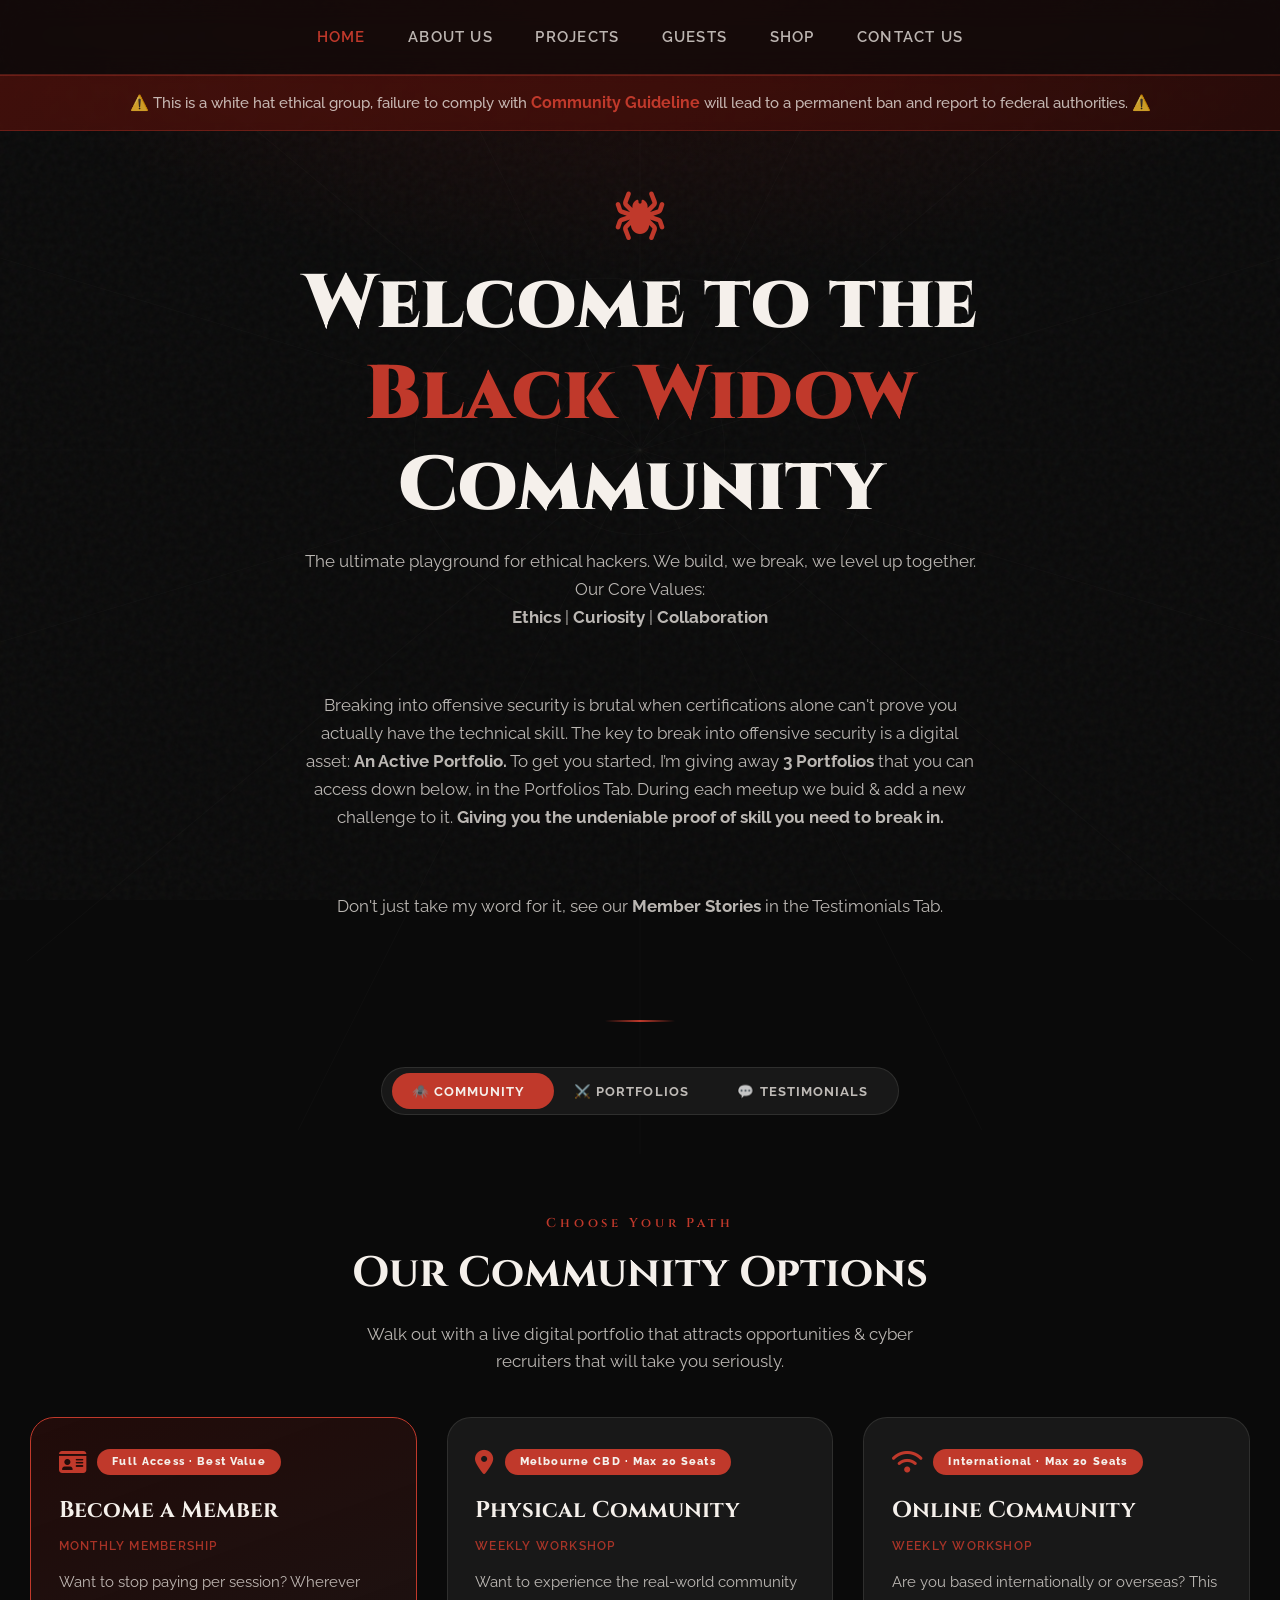
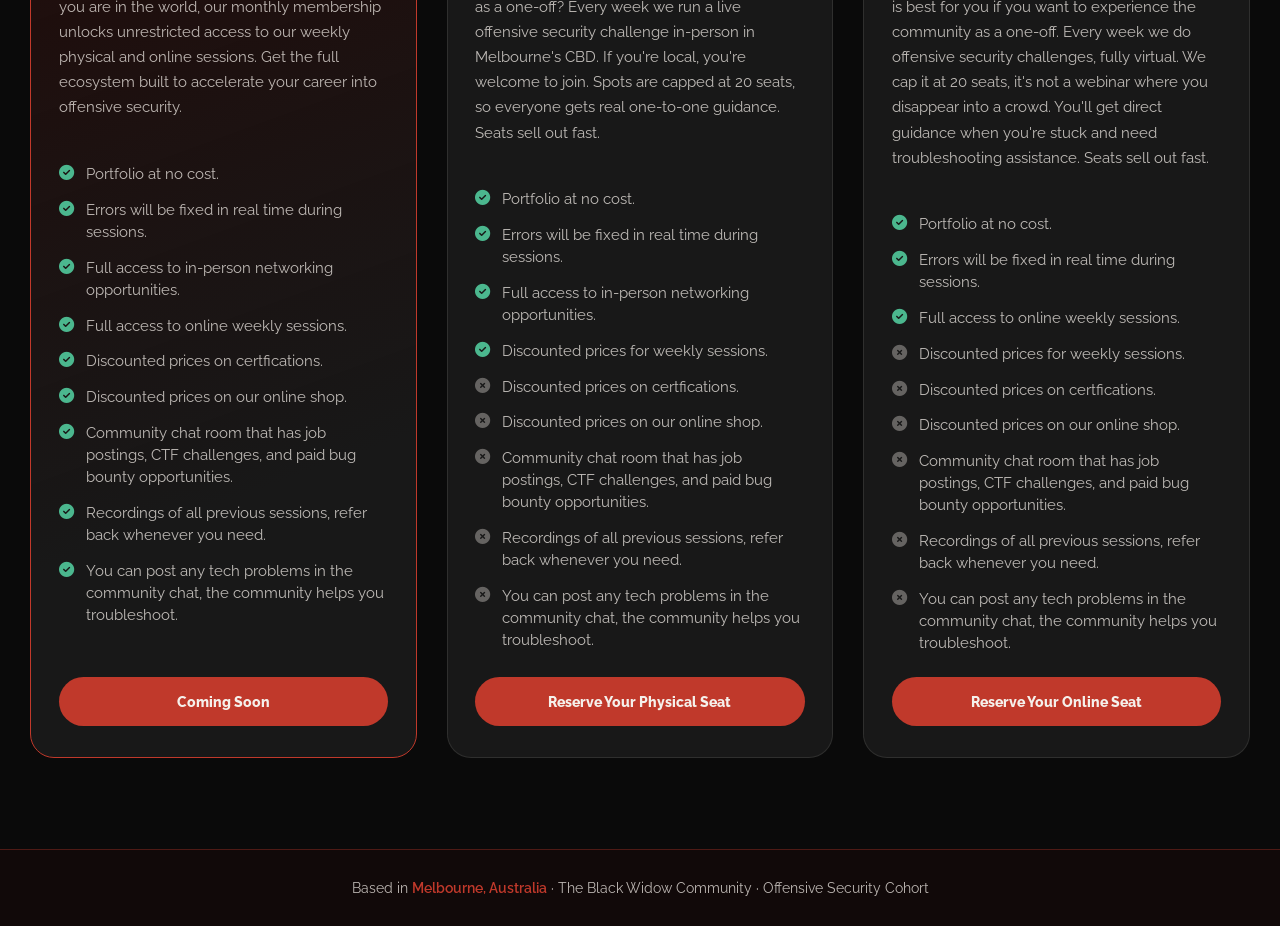
==== commit 021ad1b7: "Update index.html" ====
--- a/index.html
+++ b/index.html
@@ -38,7 +38,7 @@
     }
 
     html {
-      font-size: 100%; /* 1rem = 16px, better readability across all text */
+      font-size: 95%;
       scroll-behavior: smooth;
     }
 
@@ -254,7 +254,7 @@
     }
     .hero h1 span { color: var(--red); }
     .hero .subtitle {
-      font-size: 1.3rem;
+      font-size: 1.15rem;
       line-height: 1.6;
       color: var(--white-muted);
       max-width: 680px;
@@ -303,7 +303,7 @@
     .section-intro {
       text-align: center;
       color: var(--white-muted);
-      font-size: 1.2rem;
+      font-size: 1.1rem;
       max-width: 620px;
       margin: 0 auto 2.8rem;
       line-height: 1.6;
@@ -348,7 +348,7 @@
     }
     .card-icon { font-size: 1.6rem; color: var(--red); flex-shrink: 0; }
     .card-title { font-family: 'Cinzel', serif; font-size: 1.5rem; font-weight: 700; margin-bottom: 0.6rem; }
-    .card-desc { color: var(--white-muted); font-size: 1.1rem; line-height: 1.7; margin-bottom: 1.8rem; }
+    .card-desc { color: var(--white-muted); font-size: 1rem; line-height: 1.65; margin-bottom: 1.8rem; }
     
     /* Feature list styles (checkmark / cross) */
     .features-list-custom {
@@ -362,7 +362,7 @@
       display: flex;
       align-items: flex-start;
       gap: 0.8rem;
-      font-size: 1.05rem;
+      font-size: 0.97rem;
       color: var(--white-muted);
       line-height: 1.5;
     }
@@ -531,7 +531,7 @@
     .testimonial-body { padding: 1.2rem; }
     .testimonial-name { font-weight: 800; font-size: 1rem; }
     .testimonial-role { font-size: 0.8rem; color: var(--red); margin-bottom: 0.6rem; }
-    .testimonial-quote { font-size: 1.05rem; color: var(--white-muted); font-style: italic; line-height: 1.6; }
+    .testimonial-quote { font-size: 0.97rem; color: var(--white-muted); font-style: italic; line-height: 1.6; }
     .video-note { text-align: center; margin-top: 2rem; padding: 1rem; border: 1px dashed var(--border); border-radius: 16px; font-size: 0.85rem; }
 
     .sep {
@@ -671,7 +671,7 @@
     }
     .about-text h3 span { color: var(--red); }
     .about-text p {
-      font-size: 1.1rem;
+      font-size: 1rem;
       color: var(--white-muted);
       line-height: 1.8;
       margin-bottom: 1.2rem;
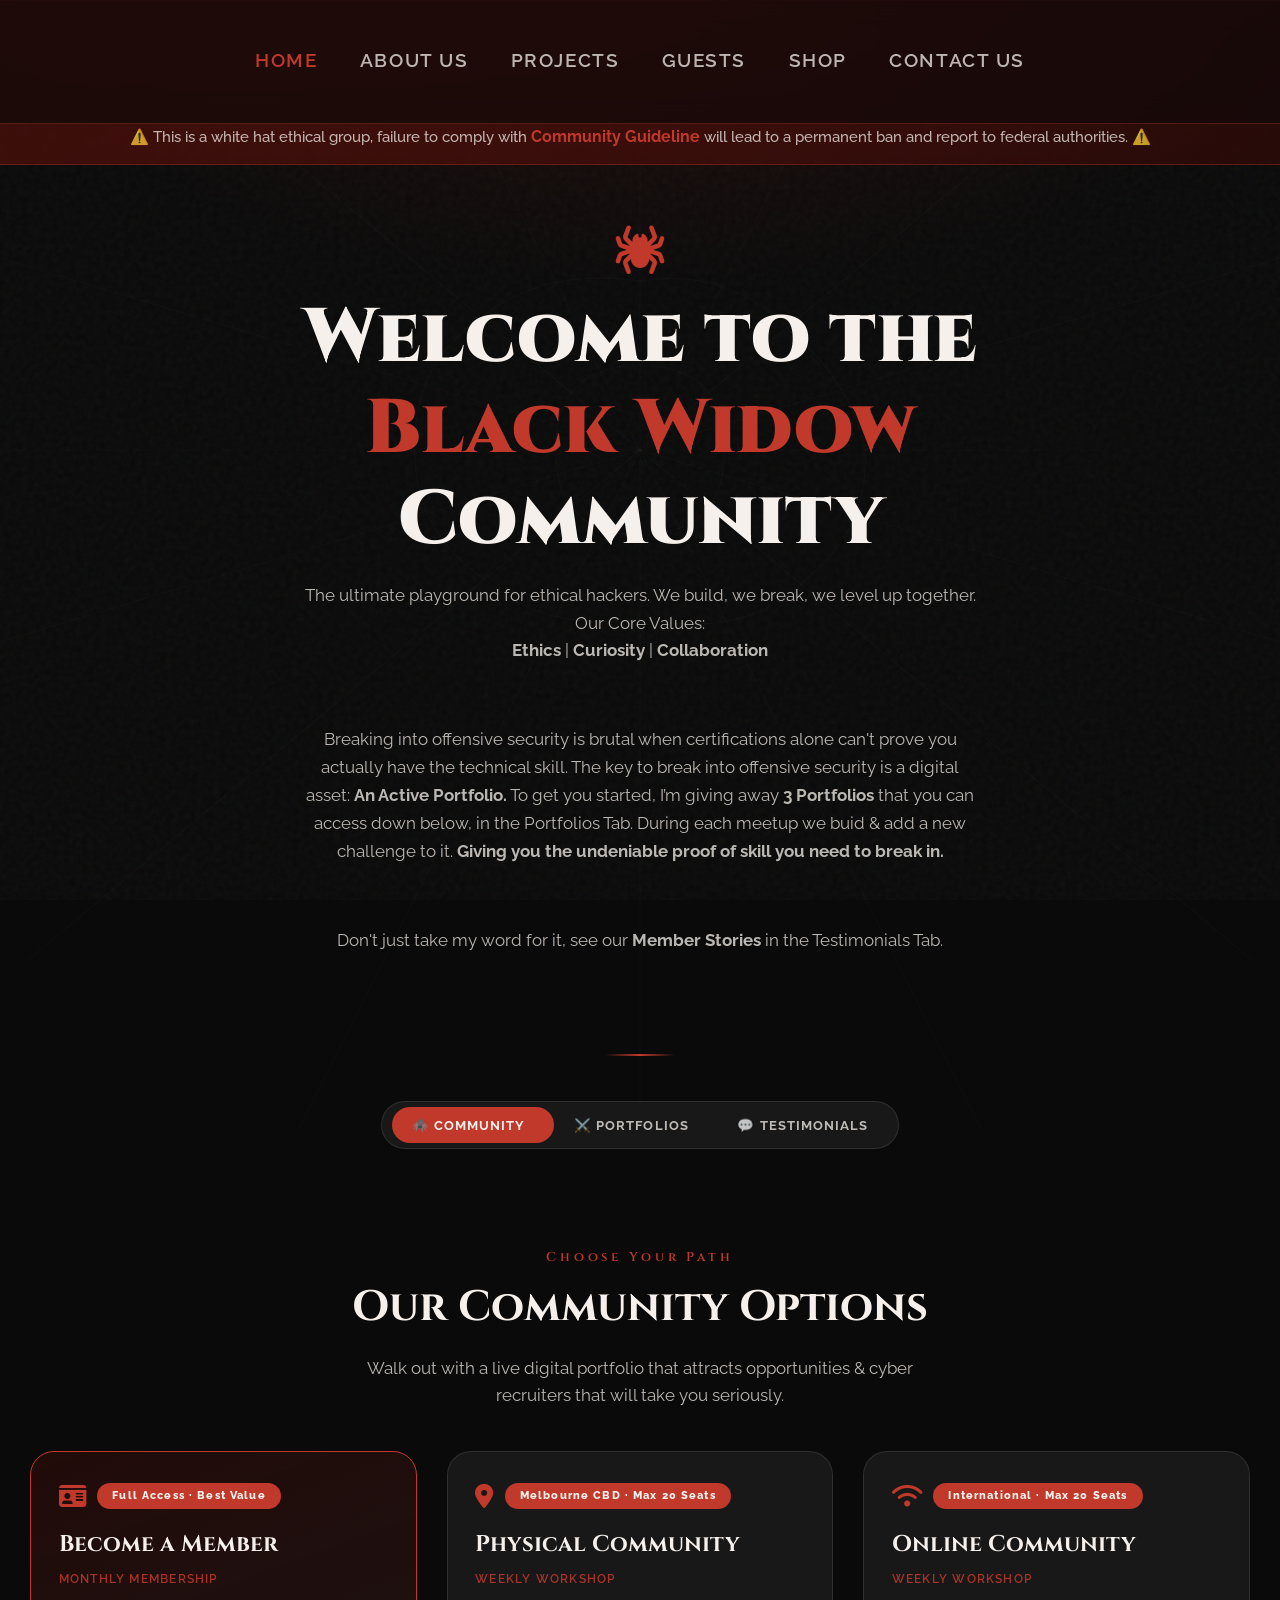
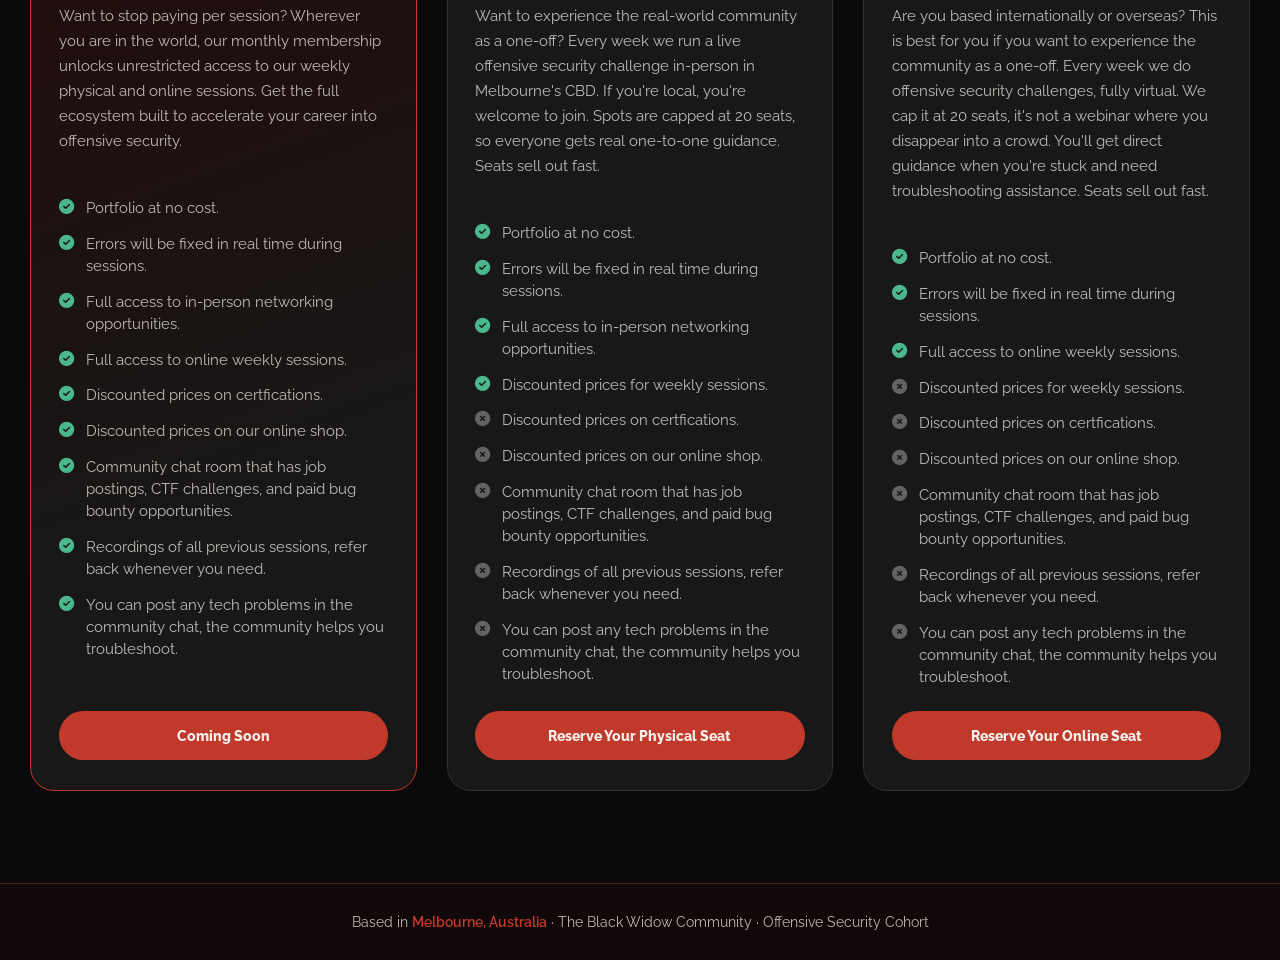
==== commit 81afef5e: "Update index.html" ====
--- a/index.html
+++ b/index.html
@@ -7,6 +7,8 @@
   <link rel="stylesheet" href="https://cdnjs.cloudflare.com/ajax/libs/font-awesome/6.5.2/css/all.min.css">
   <!-- Google Fonts: Cinzel + Raleway for readability -->
   <link href="https://fonts.googleapis.com/css2?family=Cinzel:wght@400;600;700;900&family=Raleway:wght@300;400;500;600;700;800&display=swap" rel="stylesheet">
+  <link rel="stylesheet" href="style.css">
+  <script src="navbar-loader.js" defer></script>
   <style>
     /* ========================================
        BLACK WIDOW THEME - ENHANCED TYPOGRAPHY
@@ -75,144 +77,7 @@
       z-index: 0;
     }
 
-    /* ===== FIXED NAVBAR (larger tap targets) ===== */
-    header {
-      position: fixed;
-      top: 0;
-      left: 0;
-      width: 100%;
-      z-index: 1000;
-    }
-
-    .navbar {
-      display: flex;
-      align-items: center;
-      justify-content: center;
-      padding: 1rem 5%;
-      background: var(--glass);
-      border-bottom: 1px solid var(--border);
-      backdrop-filter: blur(14px);
-      gap: 2rem;
-      position: relative;
-    }
-
-    .nav-links {
-      list-style: none;
-      display: flex;
-      gap: 2.8rem;
-    }
-
-    .nav-links li a {
-      text-decoration: none;
-      color: var(--white-muted);
-      font-size: 1rem;
-      font-weight: 600;
-      letter-spacing: 0.08em;
-      text-transform: uppercase;
-      transition: color 0.2s;
-    }
-
-    .nav-links li a:hover,
-    .nav-links li a.active {
-      color: var(--red);
-    }
-
-    .btn-nav {
-      display: inline-block;
-      padding: 0.6rem 1.4rem;
-      background: transparent;
-      border: 1px solid var(--red);
-      color: var(--red);
-      border-radius: 999px;
-      font-family: 'Raleway', sans-serif;
-      font-size: 0.9rem;
-      font-weight: 700;
-      letter-spacing: 0.07em;
-      text-decoration: none;
-      text-transform: uppercase;
-      cursor: pointer;
-      transition: 0.2s;
-    }
-
-    .btn-nav:hover {
-      background: var(--red);
-      color: var(--white);
-    }
-
-    .hamburger {
-      display: none;
-      font-size: 1.9rem;
-      cursor: pointer;
-      color: var(--white-muted);
-      position: absolute;
-      right: 5%;
-      top: 50%;
-      transform: translateY(-50%);
-    }
-
-    /* Mobile Sidebar */
-    .sidebar {
-      position: fixed;
-      top: 0;
-      right: -100%;
-      width: min(280px, 70%);
-      height: 100vh;
-      background: rgba(10, 10, 10, 0.55);
-      backdrop-filter: blur(18px) saturate(180%);
-      -webkit-backdrop-filter: blur(18px) saturate(180%);
-      border-left: 1px solid rgba(192, 57, 43, 0.5);
-      box-shadow: -8px 0 25px rgba(0, 0, 0, 0.5);
-      z-index: 2000;
-      padding: 2rem;
-      transition: right 0.3s ease;
-      display: flex;
-      flex-direction: column;
-      justify-content: center;
-      align-items: center;
-    }
-    .sidebar.active { right: 0; }
-    .sidebar ul { 
-      list-style: none; 
-      display: flex; 
-      flex-direction: column; 
-      gap: 2.5rem;
-      align-items: center;
-      width: 100%;
-    }
-    .sidebar li {
-      text-align: center;
-      width: 100%;
-    }
-    .sidebar a { 
-      text-decoration: none; 
-      color: var(--white-muted); 
-      font-size: 1.4rem; 
-      font-weight: 700; 
-      text-transform: uppercase; 
-      letter-spacing: 0.08em;
-      display: block;
-      padding: 0.4rem 0;
-      transition: color 0.2s;
-    }
-    .sidebar a:hover, .sidebar a.active { 
-      color: var(--red);
-    }
-    .overlay {
-      position: fixed;
-      inset: 0;
-      background: rgba(0,0,0,0.7);
-      opacity: 0;
-      pointer-events: none;
-      transition: opacity 0.3s ease;
-      z-index: 1500;
-    }
-    .overlay.active { opacity: 1; pointer-events: all; }
-    @media (max-width: 768px) {
-      .nav-links { display: none; }
-      .hamburger { display: block; }
-      .btn-nav { display: none; }
-      .navbar { padding: 2rem 5%; }
-    }
+    /* ===== NAVBAR handled by navbar-loader.js ===== */
 
     /* ===== MAIN CONTENT ===== */
     .urgency-strip {
@@ -593,7 +458,12 @@
       border-radius: 999px;
       padding: 5px;
       position: relative;
-    }
+      /* Allow horizontal scroll on very small screens */
+      overflow-x: auto;
+      max-width: 100%;
+      scrollbar-width: none;
+    }
+    .tab-track::-webkit-scrollbar { display: none; }
     .tab-slider {
       position: absolute;
       top: 5px;
@@ -620,8 +490,8 @@
       border-radius: 999px;
       cursor: pointer;
       white-space: nowrap;
+      flex-shrink: 0;
       transition: color 0.25s;
-      /* Override the global button rule that forces inline-flex and min-height */
       display: inline-block !important;
       min-height: unset !important;
       align-items: unset !important;
@@ -631,8 +501,14 @@
     .tab-btn:not(.active):hover { color: var(--white); }
     .tab-panel { display: none !important; }
     .tab-panel.active { display: block !important; }
-    @media (max-width: 500px) {
-      .tab-btn { font-size: 0.75rem; padding: 0.6rem 1rem; letter-spacing: 0.04em; }
+
+    /* Responsive tab sizing */
+    @media (max-width: 600px) {
+      .tab-switcher { padding: 0 1rem 2rem; }
+      .tab-btn { font-size: 0.78rem; padding: 0.6rem 1.1rem; letter-spacing: 0.03em; }
+    }
+    @media (max-width: 380px) {
+      .tab-btn { font-size: 0.72rem; padding: 0.55rem 0.85rem; letter-spacing: 0; }
     }
 
     /* ===== ABOUT US SECTION ===== */
@@ -717,30 +593,7 @@
     </g>
   </svg>
 
-  <header>
-    <nav class="navbar">
-      <ul class="nav-links">
-        <li><a href="index.html" class="active">Home</a></li>
-        <li><a href="AboutUs.html">About Us</a></li>
-        <li><a href="projects.html">Projects</a></li>
-        <li><a href="guests.html">Guests</a></li>
-        <li><a href="shop.html">Shop</a></li>
-        <li><a href="contact.html">Contact Us</a></li>
-      </ul>
-      <div class="hamburger" id="hamburger"><i class="fa fa-bars"></i></div>
-    </nav>
-    <div class="sidebar" id="sidebar">
-      <ul>
-        <li><a href="index.html" class="active">Home</a></li>
-        <li><a href="AboutUs.html">About Us</a></li>
-        <li><a href="projects.html">Projects</a></li>
-        <li><a href="guests.html">Guests</a></li>
-        <li><a href="shop.html">Shop</a></li>
-        <li><a href="contact.html">Contact Us</a></li>
-      </ul>
-    </div>
-    <div class="overlay" id="overlay"></div>
-  </header>
+  <!-- NAVBAR injected by navbar-loader.js -->
 
   <div class="urgency-strip"> ⚠️ This is a white hat ethical group, failure to comply with <strong>Community Guideline</strong> will lead to a permanent ban and report to federal authorities. ⚠️</div>
 
@@ -941,61 +794,7 @@
     <p>Based in <span>Melbourne, Australia</span> · The Black Widow Community · Offensive Security Cohort</p>
   </footer>
 
-  <!-- DYNAMIC NAVBAR OFFSET -->
-  <script>
-    function syncNavOffset() {
-      const navbar = document.querySelector('.navbar');
-      const urgency = document.querySelector('.urgency-strip');
-      if (navbar && urgency) {
-        urgency.style.marginTop = navbar.offsetHeight + 'px';
-      }
-    }
-    syncNavOffset();
-    window.addEventListener('resize', syncNavOffset);
-  </script>
-
-  <!-- NAVIGATION SCRIPT -->
-  <script>
-    const hamburger = document.getElementById('hamburger');
-    const sidebar = document.getElementById('sidebar');
-    const overlay = document.getElementById('overlay');
-    const menuSound = new Audio('menu.mp3');
-    const navSound = new Audio('nav.mp3');
-
-    hamburger.addEventListener('click', () => {
-      sidebar.classList.toggle('active');
-      overlay.classList.toggle('active');
-      menuSound.currentTime = 0;
-      menuSound.play().catch(() => {});
-    });
-
-    overlay.addEventListener('click', () => {
-      sidebar.classList.remove('active');
-      overlay.classList.remove('active');
-    });
-
-    document.querySelectorAll('.nav-links a, .sidebar a').forEach(link => {
-      link.addEventListener('click', (e) => {
-        e.preventDefault();
-        const dest = link.getAttribute('href');
-        navSound.currentTime = 0;
-        navSound.play().catch(() => {});
-        // If it's an anchor link (#about), smooth scroll instead of navigating
-        if (dest && dest.startsWith('#')) {
-          sidebar.classList.remove('active');
-          overlay.classList.remove('active');
-          setTimeout(() => {
-            const el = document.querySelector(dest);
-            if (el) el.scrollIntoView({ behavior: 'smooth' });
-          }, 150);
-        } else {
-          sidebar.classList.remove('active');
-          overlay.classList.remove('active');
-          setTimeout(() => { window.location.href = dest; }, 150);
-        }
-      });
-    });
-  </script>
+  <!-- DYNAMIC NAVBAR OFFSET + NAVIGATION handled by navbar-loader.js -->
 
   <!-- TAB SWITCHER SCRIPT -->
   <script>
--- a/style.css
+++ b/style.css
@@ -0,0 +1,1229 @@
+@import url('https://fonts.googleapis.com/css2?family=Cinzel:wght@400;700;900&family=Raleway:wght@300;400;500;600;700&display=swap');
+
+/* ========================================
+   BLACK WIDOW THEME - FULLY RESPONSIVE
+   Optimized for all devices: 320px - 2560px
+   ======================================== */
+
+:root {
+  --red: #c0392b;
+  --red-dark: #8e1c12;
+  --red-glow: rgba(192,57,43,0.18);
+  --black: #0a0a0a;
+  --black-2: #111111;
+  --black-3: #181818;
+  --black-4: #222222;
+  --white: #f5f0eb;
+  --white-muted: rgba(245,240,235,0.65);
+  --white-faint: rgba(245,240,235,0.12);
+  --glass: rgba(20,10,10,0.72);
+  --border: rgba(192,57,43,0.25);
+  --border-subtle: rgba(245,240,235,0.08);
+  --green: #4bb78e;
+  --green-glow: rgba(75,183,142,0.15);
+}
+
+* {
+  margin: 0;
+  padding: 0;
+  box-sizing: border-box;
+  text-decoration: none;
+  border: none;
+  outline: none;
+  -webkit-tap-highlight-color: transparent;
+}
+
+html {
+  font-size: 62.5%;
+  scroll-behavior: smooth;
+}
+
+body {
+  font-family: 'Raleway', sans-serif;
+  background-color: var(--black);
+  color: var(--white);
+  min-height: 100vh;
+  overflow-x: hidden;
+}
+
+/* ── TEXTURE OVERLAY (spider web + grain) ── */
+body::before {
+  content: '';
+  position: fixed;
+  inset: 0;
+  background-image:
+    radial-gradient(ellipse 80% 60% at 50% -10%, rgba(140,20,10,0.22) 0%, transparent 70%),
+    url("data:image/svg+xml,%3Csvg viewBox='0 0 200 200' xmlns='http://www.w3.org/2000/svg'%3E%3Cfilter id='n'%3E%3CfeTurbulence type='fractalNoise' baseFrequency='0.75' numOctaves='4' stitchTiles='stitch'/%3E%3C/filter%3E%3Crect width='100%25' height='100%25' filter='url(%23n)' opacity='0.04'/%3E%3C/svg%3E");
+  pointer-events: none;
+  z-index: 0;
+}
+
+/* ── SPIDER WEB SVG BACKGROUND ── */
+.web-svg {
+  position: fixed;
+  top: 50%;
+  left: 50%;
+  transform: translate(-50%, -50%);
+  width: 110vmax;
+  height: 110vmax;
+  opacity: 0.09;
+  pointer-events: none;
+  z-index: 0;
+}
+
+/* ========================================
+   RESPONSIVE NAVBAR
+   ======================================== */
+header {
+  position: fixed;
+  top: 0;
+  left: 0;
+  width: 100%;
+  z-index: 1000;
+}
+
+.navbar {
+  display: flex;
+  align-items: center;
+  justify-content: space-between;
+  padding: 1rem 5%;
+  background: var(--glass);
+  border-bottom: 1px solid var(--border);
+  backdrop-filter: blur(14px);
+  -webkit-backdrop-filter: blur(14px);
+}
+
+@media (min-width: 1600px) {
+  .navbar { padding: 1rem 8%; }
+}
+@media (max-width: 768px) {
+  .navbar { padding: 1rem 4%; }
+}
+@media (max-width: 480px) {
+  .navbar { padding: 0.8rem 4%; }
+}
+
+.navbar .logo-btn {
+  font-family: 'Cinzel', serif;
+  font-size: clamp(0.9rem, 3vw, 1.1rem);
+  font-weight: 700;
+  color: var(--red);
+  letter-spacing: 0.06em;
+  background: transparent;
+  padding: 0.6em 1.2em;
+  border-radius: 999px;
+  white-space: nowrap;
+}
+
+.nav-links {
+  list-style: none;
+  display: flex;
+  gap: clamp(1rem, 3vw, 2.5rem);
+}
+
+.nav-links a {
+  text-decoration: none;
+  color: var(--white-muted);
+  font-size: clamp(0.75rem, 2vw, 0.9rem);
+  font-weight: 500;
+  letter-spacing: 0.08em;
+  text-transform: uppercase;
+  transition: color 0.2s;
+  white-space: nowrap;
+}
+
+.nav-links a:hover, .nav-links a.active {
+  color: var(--red);
+}
+
+.btn-nav {
+  display: inline-block;
+  padding: 0.5em 1.2em;
+  background: transparent;
+  border: 1px solid var(--red);
+  color: var(--red);
+  border-radius: 999px;
+  font-family: 'Raleway', sans-serif;
+  font-size: clamp(0.7rem, 2vw, 0.85rem);
+  font-weight: 600;
+  letter-spacing: 0.07em;
+  text-decoration: none;
+  text-transform: uppercase;
+  cursor: pointer;
+  transition: background 0.2s, color 0.2s;
+  white-space: nowrap;
+}
+
+.btn-nav:hover {
+  background: var(--red);
+  color: var(--white);
+}
+
+.hamburger {
+  display: none;
+  font-size: clamp(1.4rem, 4vw, 1.8rem);
+  cursor: pointer;
+  color: var(--white-muted);
+}
+
+/* Sidebar (mobile) */
+.sidebar {
+  position: fixed;
+  top: 0;
+  right: -100%;
+  width: min(260px, 70%);
+  height: 100vh;
+  background: var(--black-2);
+  border-left: 1px solid var(--border);
+  z-index: 2000;
+  padding: 8rem 2rem 2rem;
+  transition: right 0.3s ease;
+  backdrop-filter: blur(20px);
+}
+
+.sidebar.active {
+  right: 0;
+}
+
+.sidebar ul {
+  list-style: none;
+  display: flex;
+  flex-direction: column;
+  gap: 2rem;
+  align-items: center;
+}
+
+.sidebar a {
+  text-decoration: none;
+  color: var(--white-muted);
+  font-size: 1.4rem;
+  font-weight: 500;
+  text-transform: uppercase;
+  letter-spacing: 0.08em;
+}
+
+.sidebar a:hover, .sidebar a.active {
+  color: var(--red);
+}
+
+.overlay {
+  position: fixed;
+  inset: 0;
+  background: rgba(0,0,0,0.6);
+  opacity: 0;
+  pointer-events: none;
+  transition: opacity 0.3s ease;
+  z-index: 1500;
+}
+
+.overlay.active {
+  opacity: 1;
+  pointer-events: all;
+}
+
+@media (max-width: 768px) {
+  .nav-links { display: none; }
+  .hamburger { display: block; }
+  .btn-nav { display: none; }
+}
+
+/* ========================================
+   RESPONSIVE BUTTONS
+   ======================================== */
+.btn, .btn-nav {
+  font-family: 'Raleway', sans-serif;
+}
+
+.btn {
+  display: inline-block;
+  padding: 1rem 2.8rem;
+  background-color: transparent;
+  border-radius: 4rem;
+  font-size: clamp(1.2rem, 2.5vw, 1.6rem);
+  color: var(--red);
+  letter-spacing: 0.2rem;
+  font-weight: 600;
+  border: 2px solid var(--red);
+  transition: 0.3s ease;
+  cursor: pointer;
+  text-align: center;
+}
+
+.btn:hover {
+  transform: scale3d(1.03, 1.03, 1.03);
+  background-color: var(--red);
+  color: var(--black);
+  box-shadow: 0 0 25px var(--red);
+}
+
+.coming-soon-card-btn, .complete-card-btn {
+  display: inline-block;
+  padding: 0.4rem 1.2rem;
+  background-color: transparent;
+  border-radius: 2rem;
+  font-size: clamp(1rem, 2vw, 1.2rem);
+  font-weight: 600;
+  transition: 0.3s ease;
+  cursor: pointer;
+  text-align: center;
+  white-space: nowrap;
+}
+
+.coming-soon-card-btn {
+  color: var(--red);
+  border: 2px solid var(--red);
+}
+.coming-soon-card-btn:hover {
+  background-color: var(--red);
+  color: var(--black);
+  box-shadow: 0 0 15px var(--red);
+}
+
+.complete-card-btn {
+  color: var(--green) !important;
+  border: 2px solid var(--green) !important;
+}
+.complete-card-btn:hover {
+  background-color: var(--green) !important;
+  color: var(--black) !important;
+  box-shadow: 0 0 15px var(--green) !important;
+}
+
+.social-icons a {
+  display: inline-flex;
+  justify-content: center;
+  align-items: center;
+  width: clamp(3.5rem, 8vw, 4rem);
+  height: clamp(3.5rem, 8vw, 4rem);
+  background-color: transparent;
+  border: 0.2rem solid var(--red);
+  font-size: clamp(1.6rem, 4vw, 2rem);
+  border-radius: 50%;
+  margin: 2rem 1rem 2rem 0;
+  transition: 0.3s ease;
+  color: var(--red);
+}
+
+.social-icons a:hover {
+  color: var(--black);
+  transform: scale(1.2) translateY(-3px);
+  background-color: var(--red);
+  box-shadow: 0 0 25px var(--red);
+}
+
+/* ========================================
+   RESPONSIVE HOME PAGE
+   ======================================== */
+.home {
+  min-height: 100vh;
+  padding: 10rem 5% 5rem;
+  display: flex;
+  justify-content: center;
+  align-items: center;
+  gap: 5rem;
+  position: relative;
+  z-index: 1;
+}
+
+@media (max-width: 992px) {
+  .home { flex-direction: column; text-align: center; gap: 3rem; padding-top: 8rem; }
+}
+@media (max-width: 768px) { .home { padding-top: 7rem; gap: 2rem; } }
+@media (max-width: 480px) { .home { padding-top: 6rem; } }
+
+.home-img {
+  border-radius: 50%;
+  flex-shrink: 0;
+}
+
+.home-img img {
+  width: clamp(200px, 35vw, 320px);
+  height: auto;
+  aspect-ratio: 1 / 1;
+  object-fit: cover;
+  border-radius: 50%;
+  box-shadow: 0 0 25px var(--red-glow);
+  border: 2px solid var(--border);
+  transition: 0.2s linear;
+}
+
+.home-img img:hover { transform: scale(1.02); }
+
+.home-content h1 {
+  font-size: clamp(2.5rem, 6vw, 5rem);
+  font-weight: 700;
+  line-height: 1.2;
+  font-family: 'Cinzel', serif;
+}
+
+.home-content h1 span, .typing-text span { color: var(--red); }
+
+.home-content p {
+  font-size: clamp(1.2rem, 2vw, 1.6rem);
+  color: var(--white-muted);
+  line-height: 1.6;
+  max-width: 600px;
+}
+@media (max-width: 992px) { .home-content p { margin: 0 auto; } }
+
+/* Typing Animation - Responsive */
+.typing-wrapper {
+  white-space: nowrap;
+  display: inline-flex;
+  align-items: baseline;
+  gap: 0;
+}
+.typing-text {
+  font-size: clamp(1.8rem, 4vw, 3.4rem);
+  font-weight: 600;
+  min-width: 200px;
+}
+#dynamic-text {
+  display: inline-block;
+  white-space: nowrap;
+  min-width: 140px;
+}
+.cursor {
+  display: inline-block;
+  width: 2px;
+  height: 1em;
+  background-color: var(--red);
+  margin-left: 0;
+  animation: cursorBlink 0.7s infinite;
+}
+@media (max-width: 480px) {
+  .typing-text { font-size: 1.6rem; }
+  #dynamic-text { min-width: 120px; }
+}
+
+@keyframes cursorBlink { 0%,100% { opacity: 1; } 50% { opacity: 0; } }
+
+/* ========================================
+   RESPONSIVE PROJECTS SLIDER
+   ======================================== */
+#projects-slider {
+  padding: 10rem 2rem 6rem;
+  position: relative;
+  z-index: 1;
+}
+@media (max-width: 768px) { #projects-slider { padding: 8rem 1rem 5rem; } }
+@media (max-width: 480px) { #projects-slider { padding: 7rem 0.5rem 4rem; } }
+
+.section-heading {
+  font-size: clamp(2rem, 5vw, 3.5rem);
+  color: var(--red);
+  margin-bottom: 2rem;
+  font-family: 'Cinzel', serif;
+  text-align: center;
+}
+
+.disclaimer {
+  text-align: center;
+  padding: 2rem;
+  max-width: 900px;
+  margin: 0 auto;
+}
+.disclaimer h2 {
+  font-size: clamp(1.8rem, 4vw, 3rem);
+  color: var(--red);
+  font-family: 'Cinzel', serif;
+}
+.disclaimer h3 {
+  font-size: clamp(1.2rem, 2.5vw, 1.6rem);
+  color: var(--white-muted);
+  line-height: 1.4;
+}
+
+.projects-swiper {
+  height: auto;
+  padding: 2rem 0 5rem;
+  width: 100%;
+}
+.swiper-wrapper { padding: 1rem 0; }
+.project-slide {
+  width: min(300px, 85vw);
+  height: auto;
+  min-height: 380px;
+  border-radius: 2rem;
+  overflow: hidden;
+  background: var(--black-3);
+  border: 1px solid var(--border);
+}
+@media (min-width: 768px) { .project-slide { width: 320px; } }
+@media (min-width: 1024px) { .project-slide { width: 350px; } }
+
+.project-slide-img {
+  width: 100%;
+  aspect-ratio: 1 / 1;
+  overflow: hidden;
+}
+.project-slide-img img {
+  width: 100%;
+  height: 100%;
+  object-fit: cover;
+}
+.project-slide-content {
+  padding: 1rem;
+  text-align: center;
+  display: flex;
+  flex-direction: column;
+  gap: 0.8rem;
+}
+.project-title {
+  font-size: clamp(1.2rem, 2.5vw, 1.6rem);
+  color: var(--red);
+  font-weight: 600;
+  font-family: 'Cinzel', serif;
+  line-height: 1.3;
+}
+
+.projects-slider-control {
+  margin-top: 2rem;
+  display: flex;
+  justify-content: center;
+  align-items: center;
+  gap: 1.5rem;
+  flex-wrap: wrap;
+}
+.slider-arrow {
+  background: var(--white-faint);
+  color: var(--red);
+  padding: 0.8rem;
+  border-radius: 50%;
+  cursor: pointer;
+  border: 1px solid var(--border);
+  width: 40px;
+  height: 40px;
+  display: flex;
+  align-items: center;
+  justify-content: center;
+}
+.slider-arrow:hover {
+  background: var(--red);
+  color: var(--black);
+  box-shadow: 0 0 15px var(--red);
+}
+.swiper-pagination { position: relative !important; margin-top: 2rem !important; }
+.swiper-pagination-bullet {
+  background: transparent !important;
+  border: 2px solid var(--red) !important;
+  opacity: 1 !important;
+}
+.swiper-pagination-bullet-active {
+  background: var(--red) !important;
+}
+
+/* ========================================
+   RESPONSIVE CONTACT PAGE
+   ======================================== */
+.contact-section {
+  min-height: 100vh;
+  display: flex;
+  justify-content: center;
+  align-items: center;
+  padding: 8rem 2rem 6rem;
+  position: relative;
+  z-index: 1;
+}
+@media (max-width: 768px) { .contact-section { padding: 7rem 1.5rem 4rem; } }
+@media (max-width: 480px) { .contact-section { padding: 6rem 1rem 3rem; } }
+
+.contact-container {
+  display: flex;
+  flex-direction: column;
+  align-items: center;
+  gap: 3rem;
+  width: 100%;
+  max-width: 1200px;
+}
+.contact-heading h1 {
+  font-size: clamp(2rem, 6vw, 4.5rem);
+  font-weight: 800;
+  line-height: 1.2;
+  color: var(--white);
+  font-family: 'Cinzel', serif;
+  text-align: center;
+}
+.contact-heading h1 span { color: var(--red); }
+
+.contact-calendly {
+  width: 100%;
+  max-width: min(1000px, 95vw);
+  border-radius: 2rem;
+  overflow: hidden;
+  box-shadow: 0 0 30px var(--red-glow);
+}
+.calendly-inline-widget {
+  width: 100% !important;
+  height: clamp(500px, 60vh, 700px) !important;
+  min-height: 500px;
+}
+
+/* ========================================
+   RESPONSIVE PROJECT DETAIL PAGES
+   ======================================== */
+.project-detail {
+  display: flex;
+  justify-content: center;
+  align-items: center;
+  padding: 8rem 2rem 6rem;
+  min-height: 100vh;
+  position: relative;
+  z-index: 1;
+}
+@media (max-width: 768px) { .project-detail { padding: 7rem 1.5rem 4rem; } }
+@media (max-width: 480px) { .project-detail { padding: 6rem 1rem 3rem; } }
+
+.project-box {
+  border: 2px solid var(--border);
+  border-radius: 2rem;
+  padding: clamp(2rem, 4vw, 4rem);
+  max-width: min(1000px, 95vw);
+  width: 100%;
+  background: var(--glass);
+  backdrop-filter: blur(8px);
+}
+.project-box h1 {
+  color: var(--red);
+  font-size: clamp(2rem, 4vw, 3.5rem);
+  margin-bottom: 2rem;
+  font-family: 'Cinzel', serif;
+  text-align: center;
+}
+.project-box p {
+  font-size: clamp(1.3rem, 1.8vw, 1.6rem);
+  line-height: 1.6;
+  margin-bottom: 1.5rem;
+  color: var(--white-muted);
+}
+.project-box img {
+  max-width: 100%;
+  height: auto;
+  border-radius: 1rem;
+  border: 1px solid var(--border);
+  margin: 1rem 0;
+}
+.project-box .step-heading {
+  font-size: clamp(1.5rem, 2.5vw, 1.8rem);
+  font-weight: 700;
+  color: var(--red);
+  margin-top: 2rem;
+}
+.project-buttons {
+  display: flex;
+  flex-wrap: wrap;
+  justify-content: center;
+  gap: 1.5rem;
+  margin-top: 2rem;
+}
+@media (max-width: 600px) { .project-buttons { flex-direction: column; } .project-buttons .btn { width: 100%; text-align: center; } }
+
+/* ========================================
+   RESPONSIVE CERTIFICATES PAGE
+   ======================================== */
+.certificates-heading {
+  text-align: center;
+  padding: 10rem 2rem 1rem;
+  position: relative;
+  z-index: 1;
+}
+@media (max-width: 768px) { .certificates-heading { padding-top: 8rem; } }
+.certificates-heading h2 {
+  font-size: clamp(2rem, 6vw, 3.5rem);
+  color: var(--red);
+  font-family: 'Cinzel', serif;
+  letter-spacing: 0.15rem;
+}
+
+.controls {
+  display: flex;
+  justify-content: center;
+  gap: 0.8rem;
+  flex-wrap: wrap;
+  margin: 1rem auto 2rem;
+  padding: 0 1rem;
+}
+.control-btn {
+  padding: 0.8rem 2rem;
+  background: transparent;
+  border: 2px solid var(--red);
+  border-radius: 4rem;
+  font-size: clamp(1.2rem, 3vw, 1.6rem);
+  color: var(--red);
+  cursor: pointer;
+}
+.control-btn:hover {
+  background: var(--red);
+  color: var(--black);
+}
+
+.container {
+  position: relative;
+  min-height: 400px;
+  overflow: hidden;
+}
+.card-stream {
+  position: absolute;
+  width: 100%;
+  overflow-x: auto;
+  -webkit-overflow-scrolling: touch;
+}
+.card-wrapper {
+  width: clamp(220px, 30vw, 350px);
+  height: auto;
+  aspect-ratio: 1.6 / 1;
+  flex-shrink: 0;
+}
+.card-image {
+  width: 100%;
+  height: 100%;
+  object-fit: cover;
+}
+
+/* ========================================
+   RESPONSIVE GUESTS PAGE
+   ======================================== */
+.main-content {
+  padding: 10rem 2rem 4rem;
+  min-height: 100vh;
+  display: flex;
+  flex-direction: column;
+  align-items: center;
+  position: relative;
+  z-index: 1;
+}
+@media (max-width: 768px) { .main-content { padding: 8rem 1rem 3rem; } }
+
+.flipping-interface {
+  display: flex;
+  align-items: center;
+  justify-content: center;
+  gap: 2rem;
+  flex-wrap: wrap;
+}
+@media (max-width: 768px) { .flipping-interface { flex-direction: column; } }
+
+.case-stack {
+  position: relative;
+  width: min(320px, 85vw);
+  height: min(420px, 60vh);
+}
+.case-file {
+  position: absolute;
+  width: 100%;
+  height: 100%;
+  transition: all 0.4s ease;
+}
+.case-content {
+  background: linear-gradient(135deg, #fff 0%, #f5f5f5 100%);
+  border-radius: 12px;
+  padding: 1.5rem;
+  height: 100%;
+  overflow-y: auto;
+}
+.case-title {
+  font-family: 'Cinzel', serif;
+  font-size: clamp(1rem, 3vw, 1.4rem);
+  color: #000;
+}
+.bottom-controls {
+  margin-top: 3rem;
+  display: flex;
+  justify-content: center;
+}
+.all-buttons-row {
+  display: flex;
+  gap: 2rem;
+  flex-wrap: wrap;
+  justify-content: center;
+}
+.back-btn {
+  display: inline-flex;
+  align-items: center;
+  gap: 0.8rem;
+  padding: 0.8rem 2rem;
+  border: 2px solid var(--red);
+  border-radius: 4rem;
+  color: var(--red);
+  font-size: clamp(1.2rem, 2.5vw, 1.4rem);
+}
+.nav-buttons { display: flex; gap: 1rem; }
+.nav-btn {
+  width: 50px;
+  height: 50px;
+  border-radius: 50%;
+  border: 2px solid var(--red);
+  background: transparent;
+  color: var(--red);
+  display: flex;
+  align-items: center;
+  justify-content: center;
+  cursor: pointer;
+}
+.nav-btn svg { width: 24px; height: 24px; stroke: currentColor; }
+
+/* ========================================
+   RESPONSIVE AI AUDIO CARD
+   ======================================== */
+.ai-audio-card {
+  width: 100%;
+  max-width: min(500px, 90vw);
+  height: auto;
+  min-height: 55px;
+  background: var(--black-3);
+  border-radius: 3rem;
+  display: flex;
+  align-items: center;
+  padding: 0.5rem 1.2rem;
+  gap: 1rem;
+  margin: 1rem 0;
+  border: 1px solid var(--border-subtle);
+}
+.ai-audio-card .play-btn {
+  width: 40px;
+  height: 40px;
+  border-radius: 50%;
+  background: var(--red);
+  border: none;
+  color: var(--black);
+  cursor: pointer;
+  flex-shrink: 0;
+}
+.ai-audio-card .audio-info { flex: 1; }
+.ai-audio-card .progress-container {
+  background: var(--black-4);
+  height: 4px;
+  border-radius: 4px;
+  cursor: pointer;
+  position: relative;
+}
+.ai-audio-card .progress-bar {
+  background: var(--red);
+  width: 0%;
+  height: 100%;
+  border-radius: 4px;
+  position: relative;
+}
+.ai-audio-card .time {
+  display: flex;
+  justify-content: space-between;
+  font-size: 1rem;
+  color: var(--white-muted);
+  margin-top: 4px;
+}
+@media (max-width: 480px) {
+  .ai-audio-card .play-btn { width: 35px; height: 35px; }
+  .ai-audio-card { padding: 0.4rem 1rem; }
+}
+
+/* ========================================
+   RESPONSIVE FOOTER
+   ======================================== */
+.footer {
+  position: relative;
+  z-index: 1;
+  text-align: center;
+  padding: 1.5rem;
+  background: var(--glass);
+  border-top: 1px solid var(--border);
+  backdrop-filter: blur(14px);
+  font-size: clamp(1rem, 2vw, 1.4rem);
+  color: var(--white-muted);
+}
+.footer span { color: var(--red); }
+
+/* ========================================
+   UTILITY CLASSES
+   ======================================== */
+.fade-up {
+  opacity: 0;
+  transform: translateY(28px);
+  transition: opacity 0.7s ease, transform 0.7s ease;
+}
+.fade-up.visible { opacity: 1; transform: none; }
+
+@keyframes shake {
+  0%,100% { transform: translateX(0); }
+  20%,60% { transform: translateX(-4px); }
+  40%,80% { transform: translateX(4px); }
+}
+.btn.shake { animation: shake 0.4s ease; }
+
+/* Touch-friendly tap targets */
+button, a, .btn, .control-btn, .nav-btn, .play-btn {
+  cursor: pointer;
+  min-height: 44px;
+  min-width: 44px;
+}
+@media (hover: hover) {
+  button:hover, a:hover, .btn:hover { transition: all 0.2s ease; }
+}
+
+
+
+
+/* ========================================
+   BLACK WIDOW THEME - COMPLETE
+   Includes fixed navbar
+   ======================================== */
+
+:root {
+  --red: #c0392b;
+  --red-dark: #8e1c12;
+  --red-glow: rgba(192,57,43,0.18);
+  --black: #0a0a0a;
+  --black-2: #111111;
+  --black-3: #181818;
+  --black-4: #222222;
+  --white: #f5f0eb;
+  --white-muted: rgba(245,240,235,0.65);
+  --white-faint: rgba(245,240,235,0.12);
+  --glass: rgba(20,10,10,0.72);
+  --border: rgba(192,57,43,0.25);
+  --border-subtle: rgba(245,240,235,0.08);
+  --green: #4bb78e;
+}
+
+* {
+  margin: 0;
+  padding: 0;
+  box-sizing: border-box;
+}
+
+html {
+  font-size: 62.5%;
+  scroll-behavior: smooth;
+}
+
+body {
+  font-family: 'Raleway', sans-serif;
+  background-color: var(--black);
+  color: var(--white);
+  min-height: 100vh;
+  overflow-x: hidden;
+}
+
+/* Texture overlay */
+body::before {
+  content: '';
+  position: fixed;
+  inset: 0;
+  background-image: radial-gradient(ellipse 80% 60% at 50% -10%, rgba(140,20,10,0.22) 0%, transparent 70%);
+  pointer-events: none;
+  z-index: 0;
+}
+
+/* Spider web SVG */
+.web-svg {
+  position: fixed;
+  top: 50%;
+  left: 50%;
+  transform: translate(-50%, -50%);
+  width: 110vmax;
+  height: 110vmax;
+  opacity: 0.09;
+  pointer-events: none;
+  z-index: 0;
+}
+
+/* ========================================
+   FIXED NAVBAR
+   ======================================== */
+.navbar {
+  display: flex;
+  align-items: center;
+  justify-content: space-between;
+  padding: 1rem 5%;
+  background: var(--glass);
+  border-bottom: 1px solid var(--border);
+  backdrop-filter: blur(14px);
+  position: fixed;
+  top: 0;
+  left: 0;
+  width: 100%;
+  z-index: 1000;
+}
+
+.navbar .logo-btn {
+  font-family: 'Cinzel', serif;
+  font-size: 1rem;
+  font-weight: 700;
+  color: var(--red);
+  background: transparent;
+  border: 1px solid var(--red);
+  padding: 0.6rem 1.2rem;
+  border-radius: 999px;
+  white-space: nowrap;
+  text-decoration: none;
+}
+
+.nav-links {
+  list-style: none;
+  display: flex;
+  gap: 2.5rem;
+}
+
+.nav-links li a {
+  text-decoration: none;
+  color: var(--white-muted);
+  font-size: 0.9rem;
+  font-weight: 500;
+  letter-spacing: 0.08em;
+  text-transform: uppercase;
+}
+
+.nav-links li a:hover,
+.nav-links li a.active {
+  color: var(--red);
+}
+
+.hamburger {
+  display: none;
+  cursor: pointer;
+  font-size: 1.8rem;
+  color: var(--white-muted);
+  background: transparent;
+  border: none;
+  padding: 0.5rem;
+}
+
+/* Sidebar */
+.sidebar {
+  position: fixed;
+  top: 0;
+  right: -100%;
+  width: 280px;
+  max-width: 70%;
+  height: 100vh;
+  background: var(--black-2);
+  border-left: 1px solid var(--border);
+  z-index: 2000;
+  padding: 8rem 2rem 2rem;
+  transition: right 0.3s ease-in-out;
+  backdrop-filter: blur(20px);
+}
+
+.sidebar.active {
+  right: 0 !important;
+}
+
+.sidebar ul {
+  list-style: none;
+  display: flex;
+  flex-direction: column;
+  gap: 2rem;
+  align-items: center;
+}
+
+.sidebar ul li a {
+  text-decoration: none;
+  color: var(--white-muted);
+  font-size: 1.6rem;
+  font-weight: 500;
+  text-transform: uppercase;
+  display: block;
+  padding: 0.8rem;
+}
+
+.sidebar ul li a:hover,
+.sidebar ul li a.active {
+  color: var(--red);
+}
+
+/* Overlay */
+.overlay {
+  position: fixed;
+  top: 0;
+  left: 0;
+  width: 100%;
+  height: 100%;
+  background: rgba(0, 0, 0, 0.7);
+  opacity: 0;
+  visibility: hidden;
+  transition: opacity 0.3s ease;
+  z-index: 1500;
+}
+
+.overlay.active {
+  opacity: 1;
+  visibility: visible;
+}
+
+/* MOBILE */
+@media (max-width: 768px) {
+  .nav-links {
+    display: none !important;
+  }
+  
+  .hamburger {
+    display: block !important;
+  }
+  
+  .navbar .logo-btn {
+    font-size: 0.85rem;
+    padding: 0.5rem 1rem;
+  }
+}
+
+body.sidebar-open {
+  overflow: hidden;
+}
+
+
+
+
+
+
+
+/* ========================================
+   ADDITIONAL NAVBAR STYLES FROM INDEX.HTML
+   (Add this at the end of your existing CSS file)
+   ======================================== */
+
+/* Override navbar layout to center the nav links like index.html */
+.navbar {
+  display: flex;
+  align-items: center;
+  justify-content: center; /* Changed from space-between to center */
+  padding: 1rem 5%;
+  background: var(--glass);
+  border-bottom: 1px solid var(--border);
+  backdrop-filter: blur(14px);
+  gap: 2rem;
+  position: fixed;
+  top: 0;
+  left: 0;
+  width: 100%;
+  z-index: 1000;
+}
+
+/* Hide logo-btn if you don't need it on all pages, or keep it */
+.navbar .logo-btn {
+  display: none; /* Hide if you don't want the logo button */
+}
+
+/* Adjust nav-links styling to match index.html exactly */
+.nav-links li a {
+  text-decoration: none;
+  color: var(--white-muted);
+  font-size: 1rem; /* Larger than 0.9rem */
+  font-weight: 600; /* Bolder */
+  letter-spacing: 0.08em;
+  text-transform: uppercase;
+  transition: color 0.2s;
+}
+
+/* Ensure the hamburger is on the right side */
+.hamburger {
+  display: none;
+  font-size: 1.9rem;
+  cursor: pointer;
+  color: var(--white-muted);
+  position: absolute;
+  right: 5%;
+  top: 50%;
+  transform: translateY(-50%);
+  background: transparent;
+  border: none;
+}
+
+/* Sidebar styling - exact match to index.html */
+.sidebar {
+  position: fixed;
+  top: 0;
+  right: -100%;
+  width: min(280px, 70%);
+  height: 100vh;
+  background: rgba(10, 10, 10, 0.55);
+  backdrop-filter: blur(18px) saturate(180%);
+  -webkit-backdrop-filter: blur(18px) saturate(180%);
+  border-left: 1px solid rgba(192, 57, 43, 0.5);
+  box-shadow: -8px 0 25px rgba(0, 0, 0, 0.5);
+  z-index: 2000;
+  padding: 2rem;
+  transition: right 0.3s ease;
+  display: flex;
+  flex-direction: column;
+  justify-content: center;
+  align-items: center;
+}
+
+.sidebar ul {
+  list-style: none;
+  display: flex;
+  flex-direction: column;
+  gap: 2.5rem;
+  align-items: center;
+  width: 100%;
+}
+
+.sidebar ul li {
+  text-align: center;
+  width: 100%;
+}
+
+.sidebar ul li a {
+  text-decoration: none;
+  color: var(--white-muted);
+  font-size: 1.4rem;
+  font-weight: 700;
+  text-transform: uppercase;
+  letter-spacing: 0.08em;
+  display: block;
+  padding: 0.4rem 0;
+  transition: color 0.2s;
+}
+
+.sidebar ul li a:hover,
+.sidebar ul li a.active {
+  color: var(--red);
+}
+
+/* Overlay */
+.overlay {
+  position: fixed;
+  inset: 0;
+  background: rgba(0, 0, 0, 0.7);
+  opacity: 0;
+  pointer-events: none;
+  transition: opacity 0.3s ease;
+  z-index: 1500;
+}
+
+.overlay.active {
+  opacity: 1;
+  pointer-events: all;
+}
+
+/* Mobile responsive for navbar */
+@media (max-width: 768px) {
+  .nav-links {
+    display: none !important;
+  }
+  .hamburger {
+    display: block !important;
+  }
+  .navbar {
+    padding: 1rem 5%;
+    justify-content: center;
+  }
+}
+
+/* Page spacing fix - prevents content from hiding under fixed navbar */
+.page-content {
+  padding-top: 80px; /* Will be dynamically adjusted by JS */
+}
+
+/* First element after navbar spacing */
+.urgency-strip, 
+.home, 
+.hero,
+.contact-section,
+.main-content,
+.certificates-heading,
+#projects-slider,
+.project-detail,
+.about-section {
+  position: relative;
+  z-index: 1;
+}
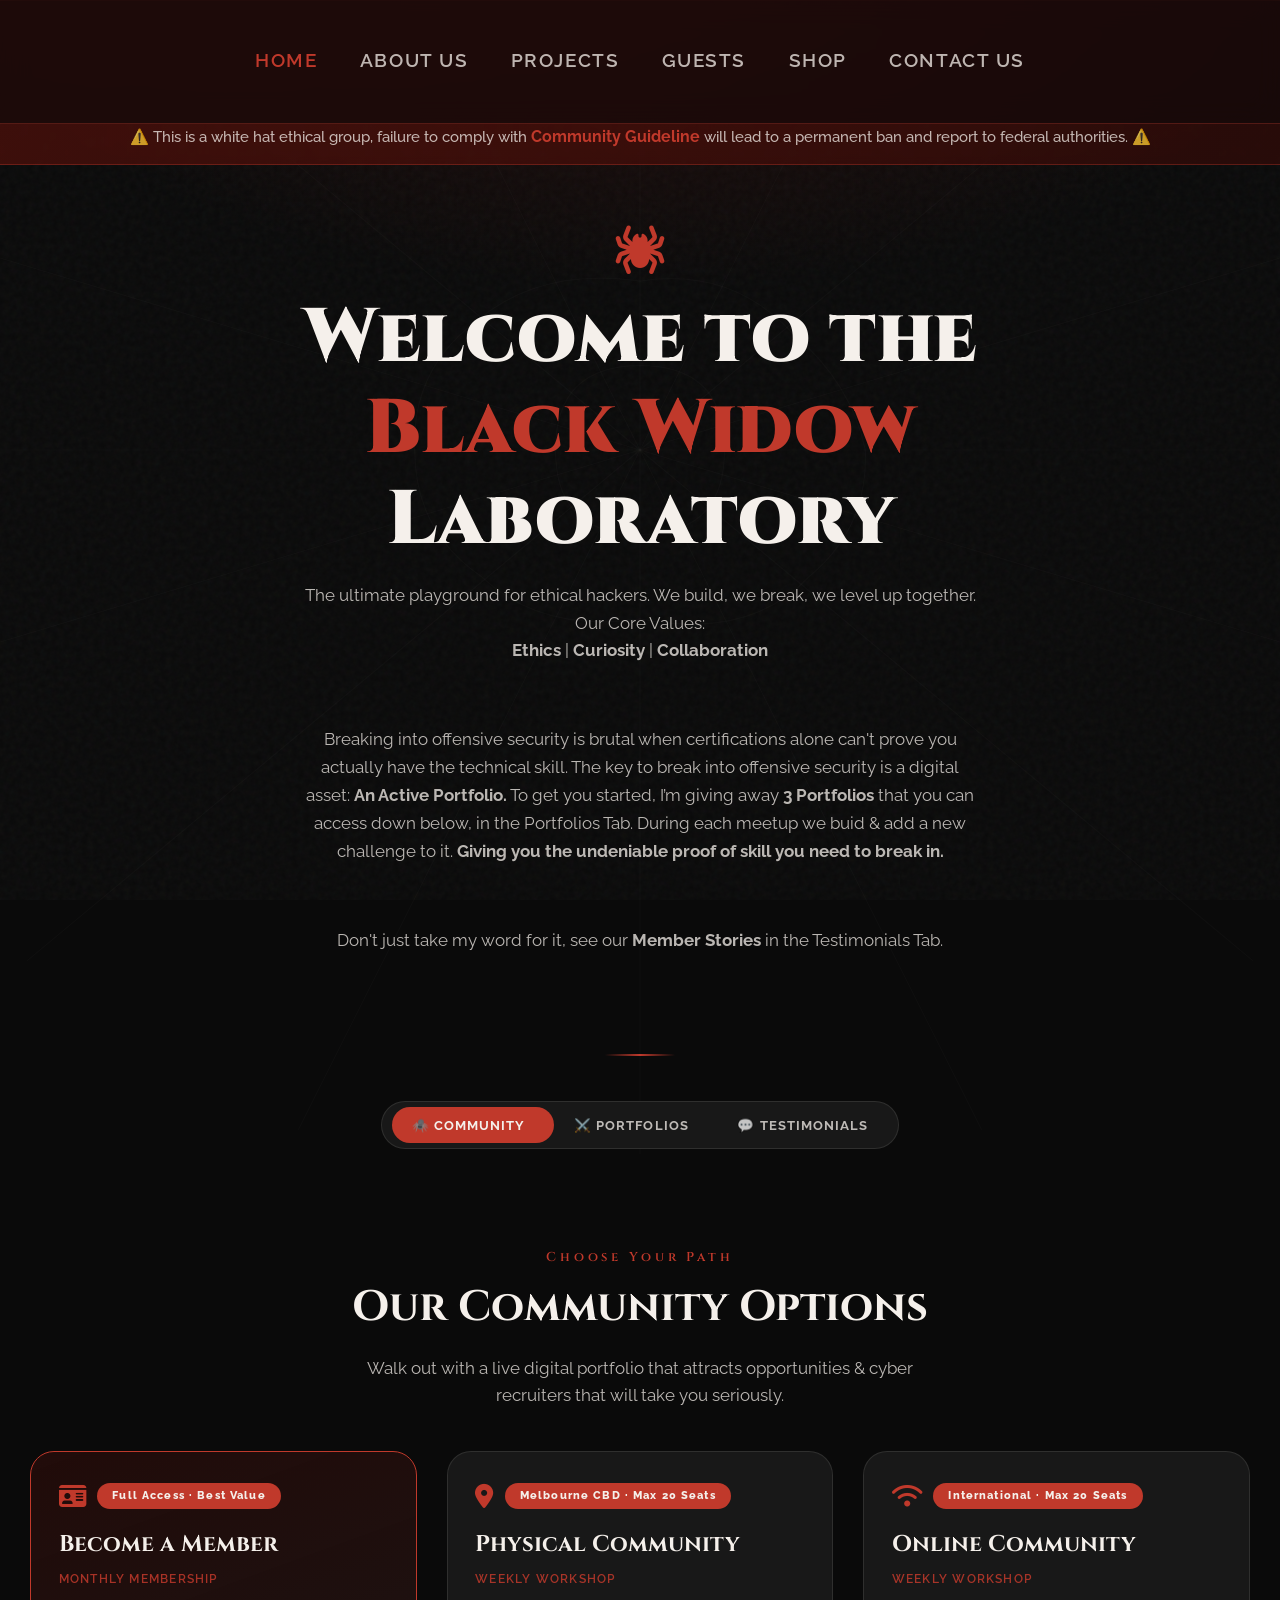
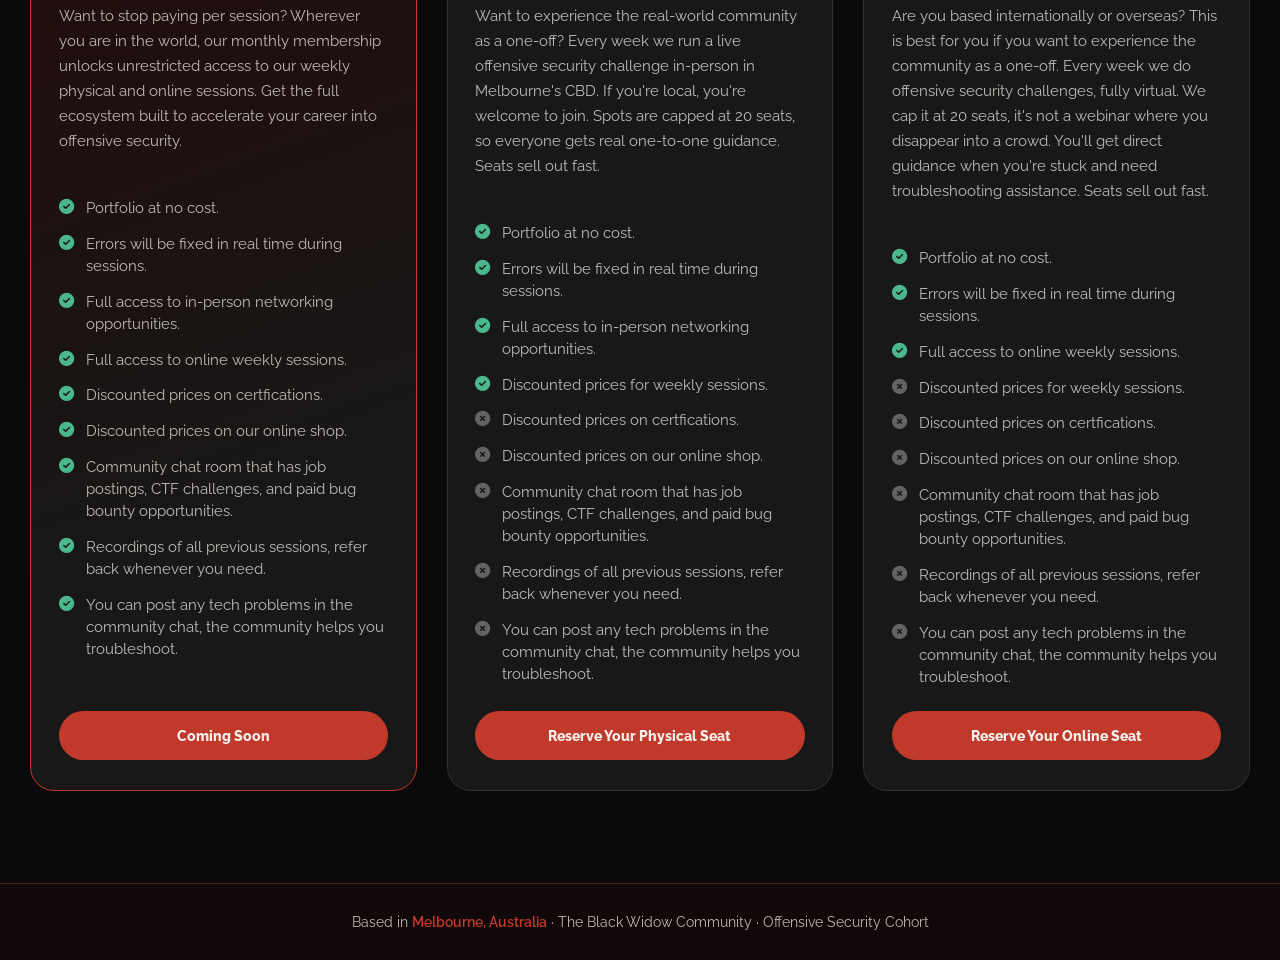
==== commit 49ae1cf2: "Update index.html" ====
--- a/index.html
+++ b/index.html
@@ -77,7 +77,23 @@
       z-index: 0;
     }
 
-    /* ===== NAVBAR handled by navbar-loader.js ===== */
+    /* ===== NAVBAR handled by navbar-loader.js =====
+       Reset font-size to 16px base so the 95% root doesn't inflate navbar */
+    header, header * {
+      font-size: revert;
+    }
+    .navbar {
+      font-size: 16px;
+    }
+    .nav-links li a {
+      font-size: 0.9rem !important;
+    }
+    .hamburger {
+      font-size: 1.9rem !important;
+    }
+    .sidebar a {
+      font-size: 1.4rem !important;
+    }
 
     /* ===== MAIN CONTENT ===== */
     .urgency-strip {
@@ -599,7 +615,7 @@
 
   <div class="hero">
     <i class="fa-solid fa-spider spider-icon"></i>
-    <h1>Welcome to the<br><span>Black Widow</span><br>Community</h1>
+    <h1>Welcome to the<br><span>Black Widow</span><br>Laboratory</h1>
     <p class="subtitle">The ultimate playground for ethical hackers. We build, we break, we level up together.<br>Our Core Values:<br><strong>Ethics</strong> | <strong>Curiosity</strong> | <strong>Collaboration</strong></p>
     </br>
     <p class="subtitle">Breaking into offensive security is brutal when certifications alone can't prove you actually have the technical skill. The key to break into offensive security is a digital asset: <strong>An Active Portfolio.</strong> To get you started, I’m giving away <strong>3 Portfolios</strong> that you can access down below, in the Portfolios Tab. During each meetup we buid & add a new challenge to it. <strong> Giving you the undeniable proof of skill you need to break in. </strong> </p>
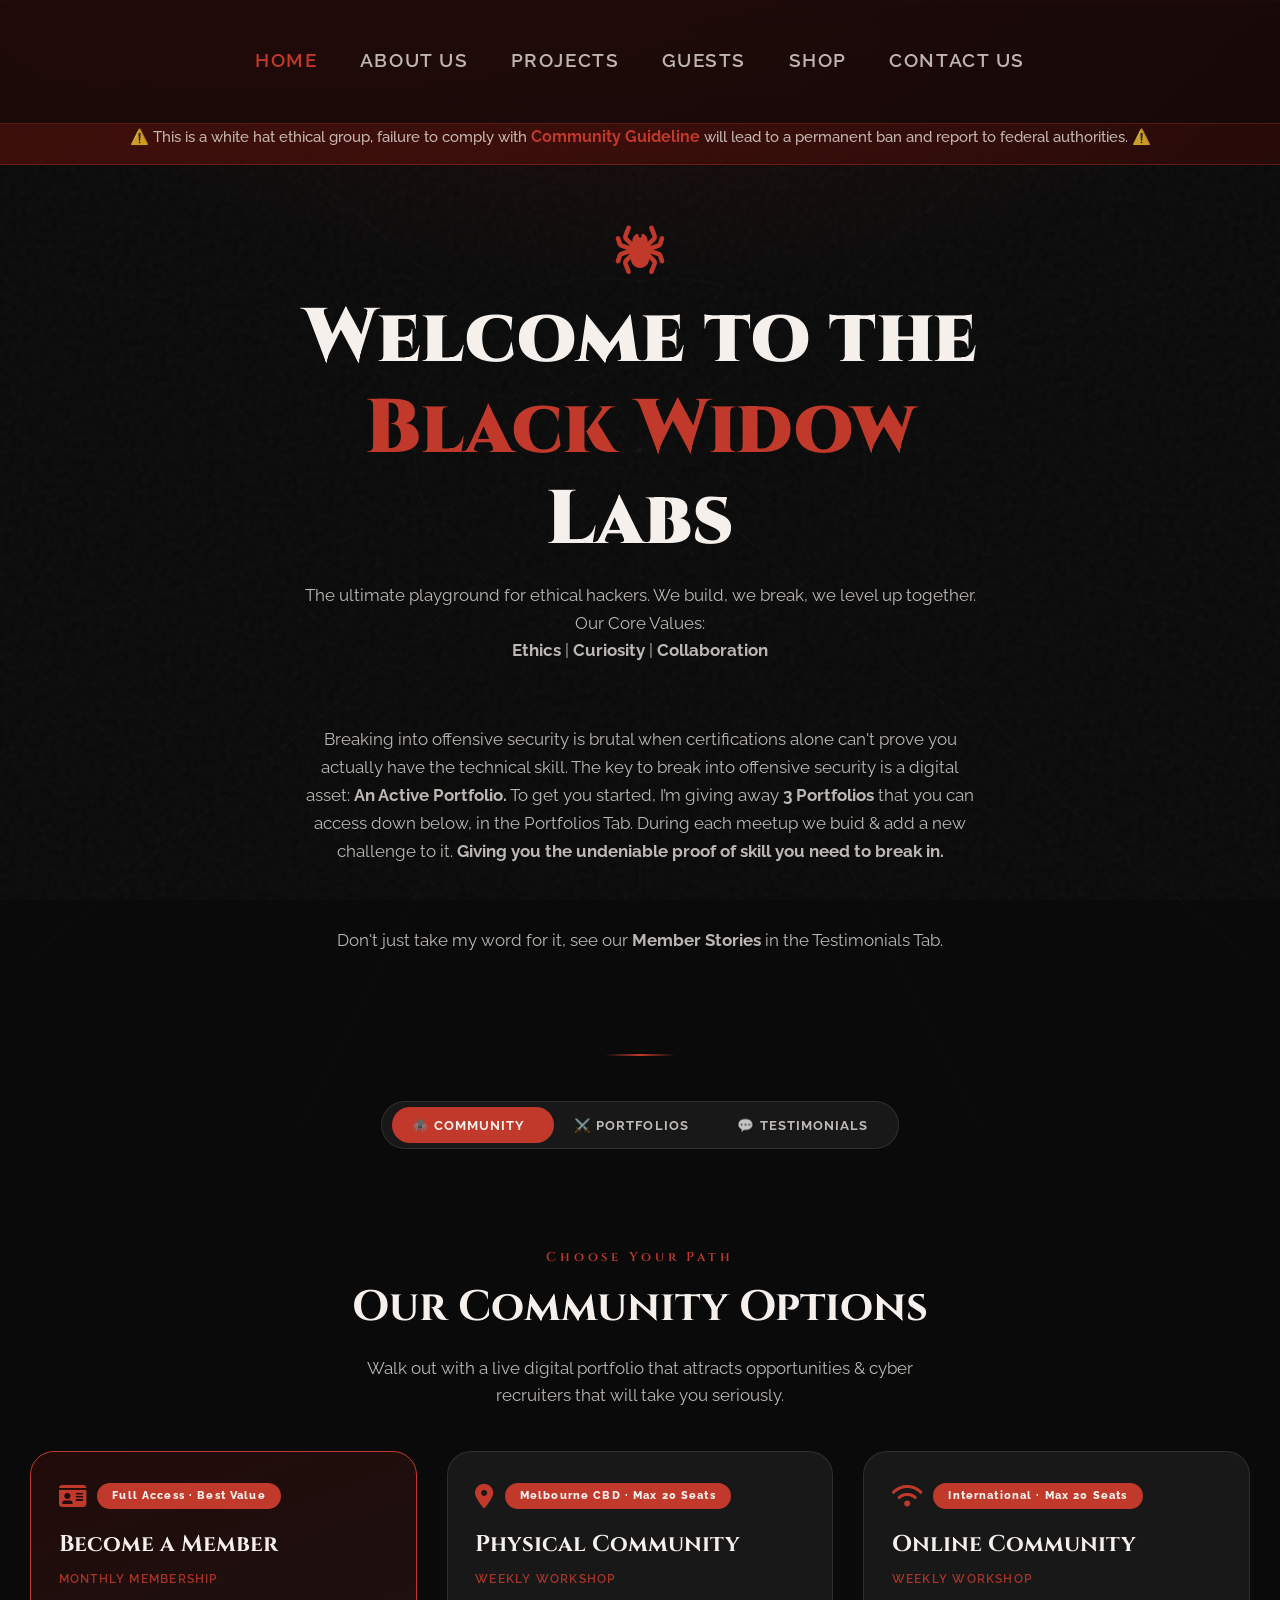
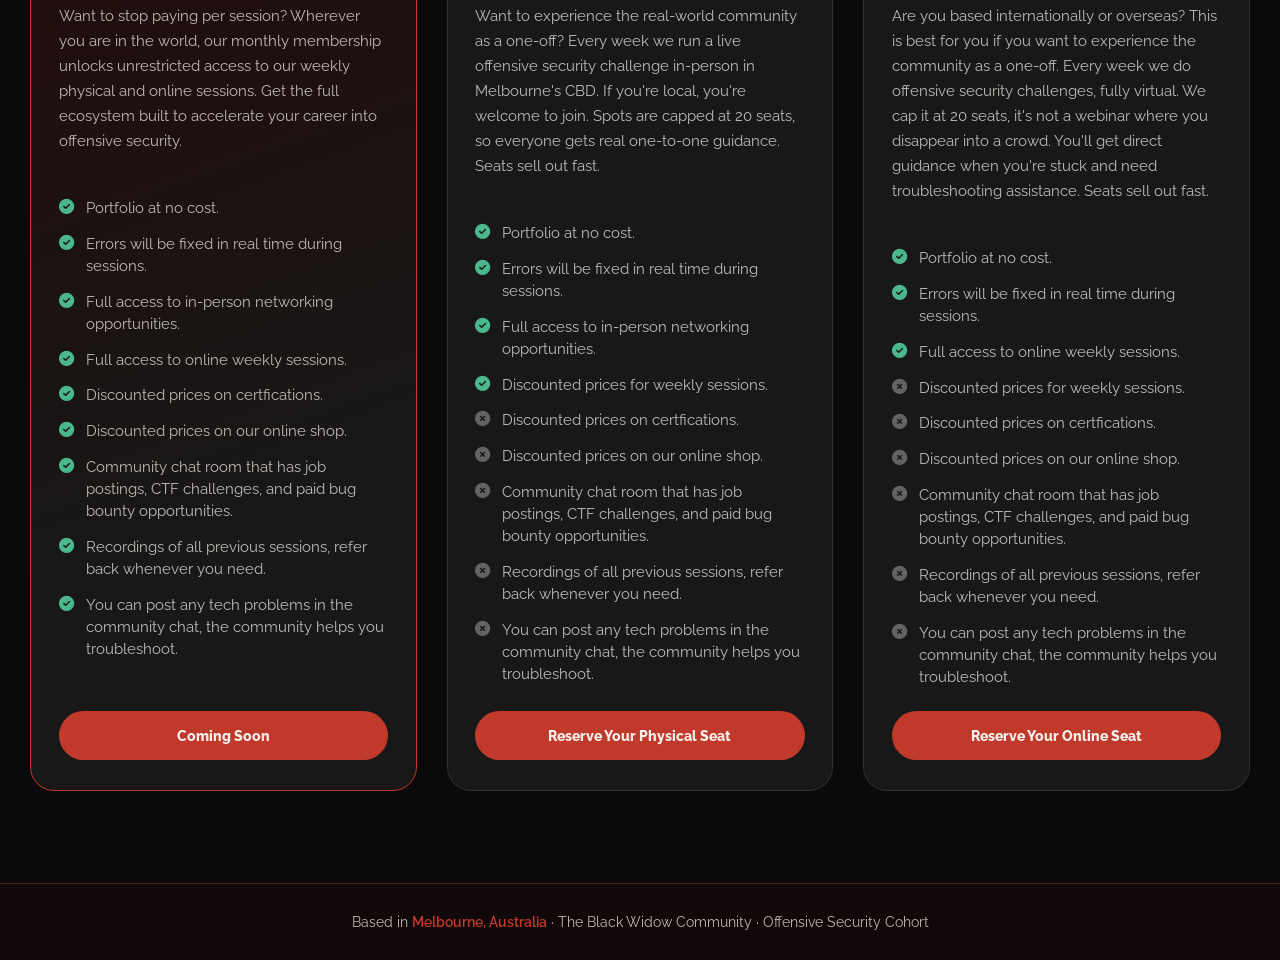
==== commit f1fc2620: "Update index.html" ====
--- a/index.html
+++ b/index.html
@@ -615,7 +615,7 @@
 
   <div class="hero">
     <i class="fa-solid fa-spider spider-icon"></i>
-    <h1>Welcome to the<br><span>Black Widow</span><br>Laboratory</h1>
+    <h1>Welcome to the<br><span>Black Widow</span><br>Labs</h1>
     <p class="subtitle">The ultimate playground for ethical hackers. We build, we break, we level up together.<br>Our Core Values:<br><strong>Ethics</strong> | <strong>Curiosity</strong> | <strong>Collaboration</strong></p>
     </br>
     <p class="subtitle">Breaking into offensive security is brutal when certifications alone can't prove you actually have the technical skill. The key to break into offensive security is a digital asset: <strong>An Active Portfolio.</strong> To get you started, I’m giving away <strong>3 Portfolios</strong> that you can access down below, in the Portfolios Tab. During each meetup we buid & add a new challenge to it. <strong> Giving you the undeniable proof of skill you need to break in. </strong> </p>
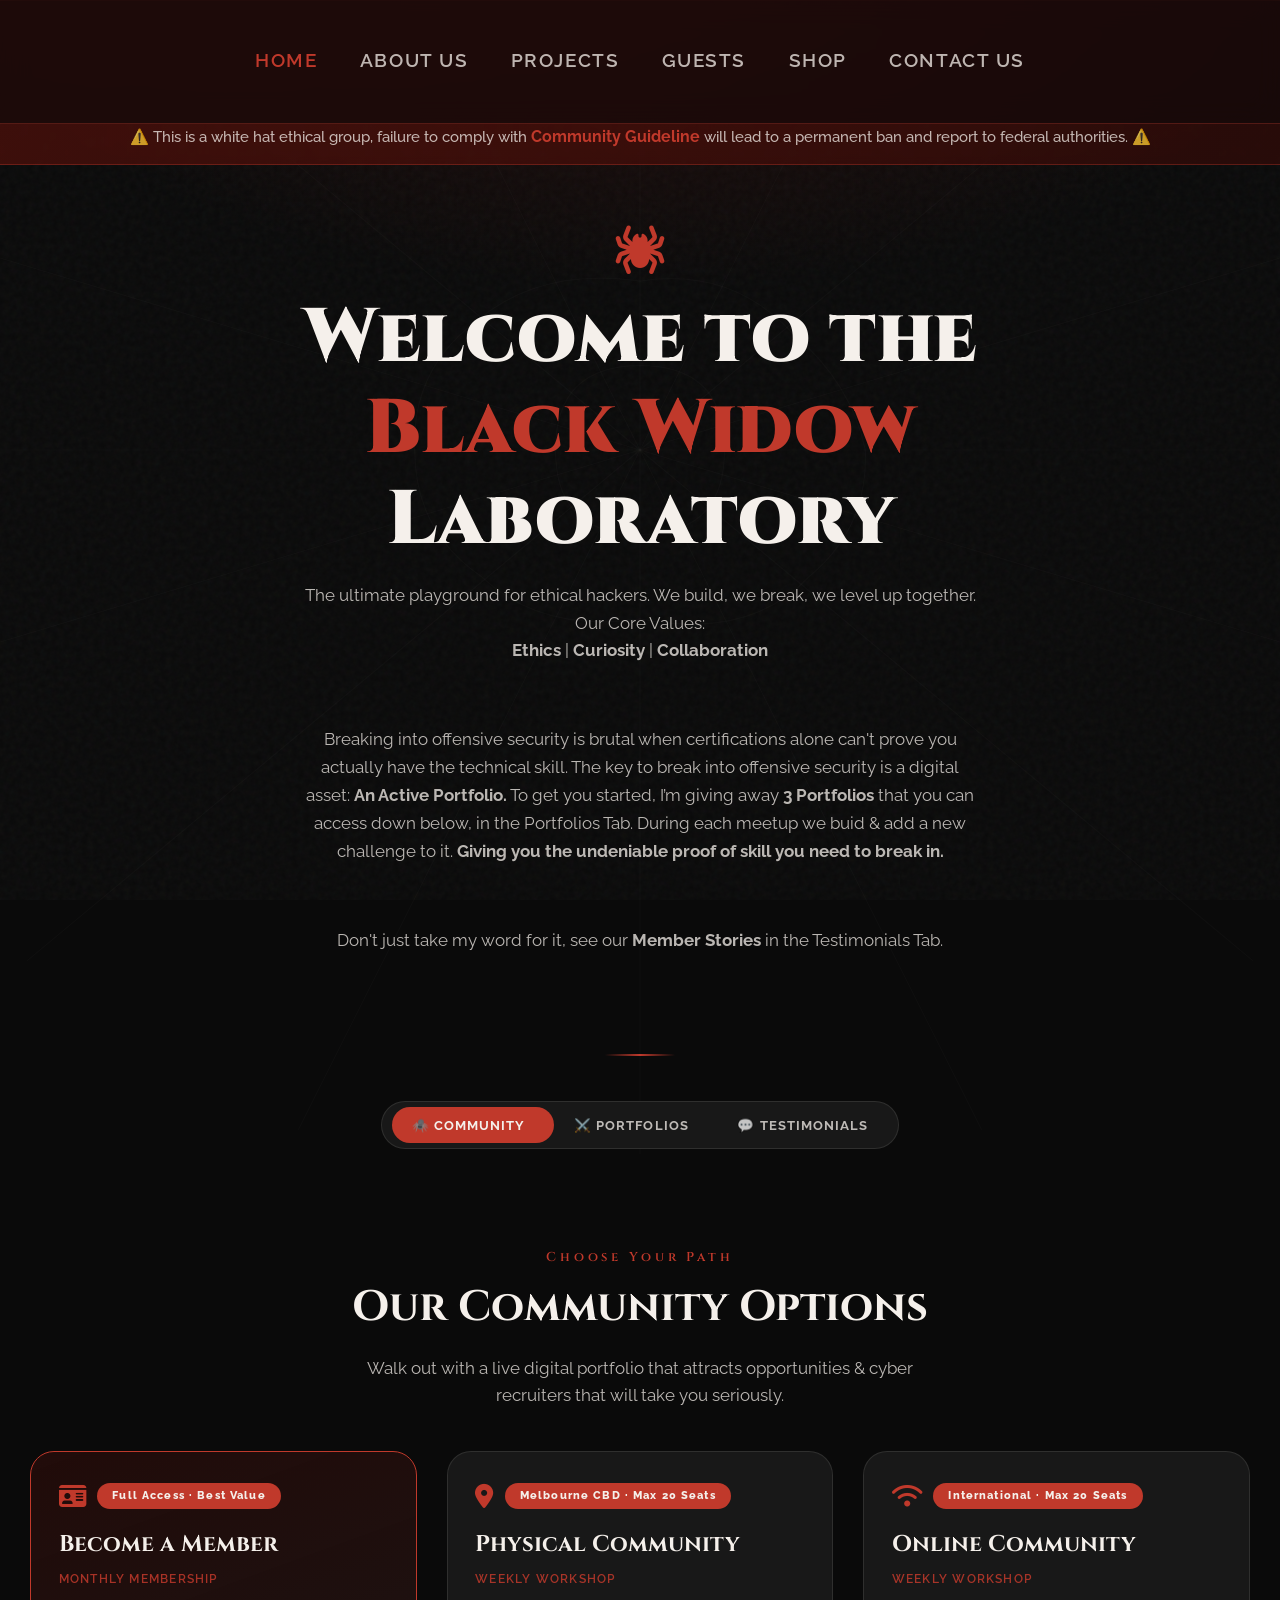
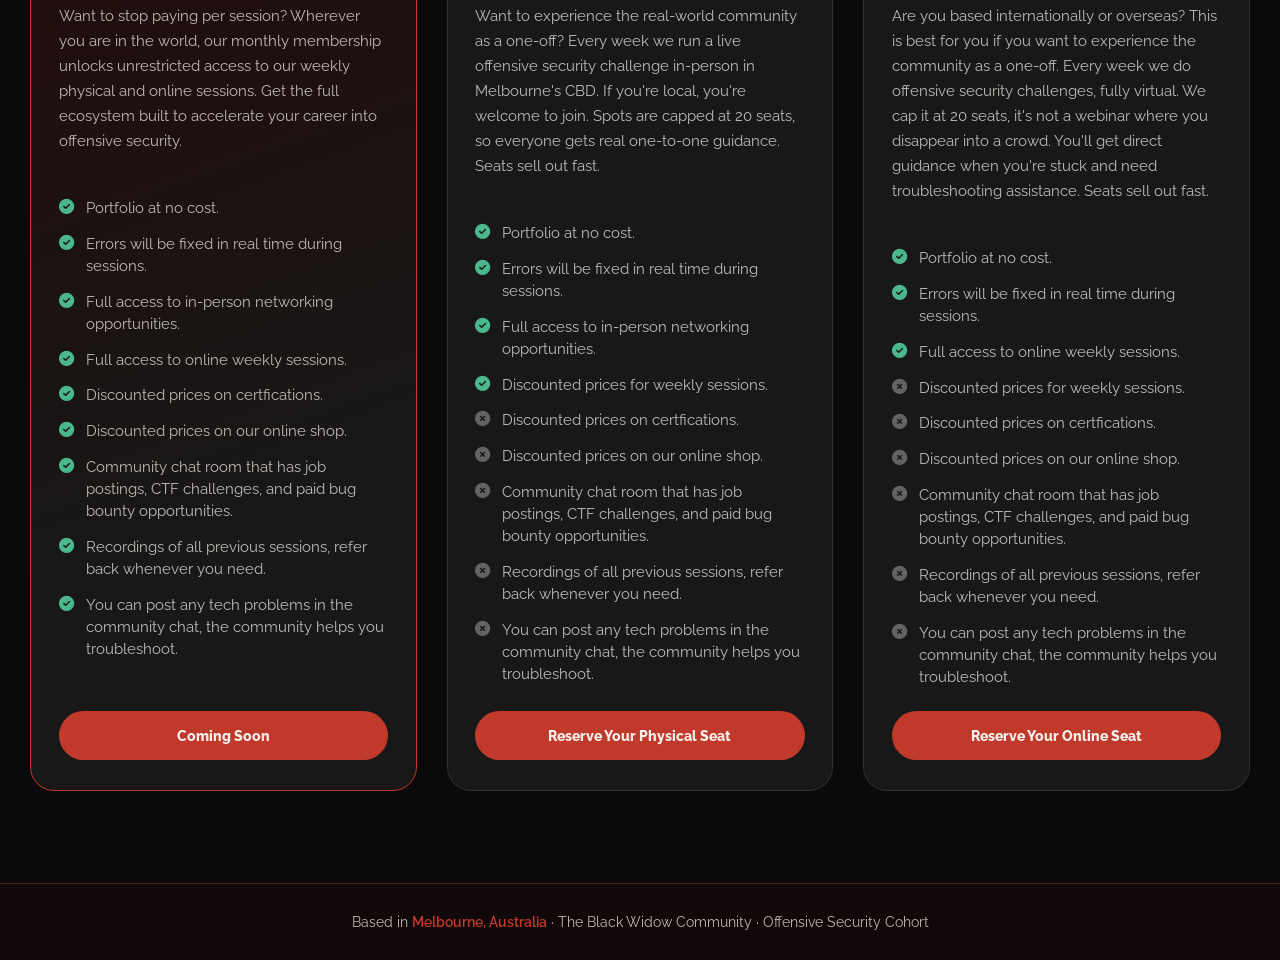
==== commit e4ab9b5a: "Update index.html" ====
--- a/index.html
+++ b/index.html
@@ -615,7 +615,7 @@
 
   <div class="hero">
     <i class="fa-solid fa-spider spider-icon"></i>
-    <h1>Welcome to the<br><span>Black Widow</span><br>Labs</h1>
+    <h1>Welcome to the<br><span>Black Widow</span><br>Laboratory</h1>
     <p class="subtitle">The ultimate playground for ethical hackers. We build, we break, we level up together.<br>Our Core Values:<br><strong>Ethics</strong> | <strong>Curiosity</strong> | <strong>Collaboration</strong></p>
     </br>
     <p class="subtitle">Breaking into offensive security is brutal when certifications alone can't prove you actually have the technical skill. The key to break into offensive security is a digital asset: <strong>An Active Portfolio.</strong> To get you started, I’m giving away <strong>3 Portfolios</strong> that you can access down below, in the Portfolios Tab. During each meetup we buid & add a new challenge to it. <strong> Giving you the undeniable proof of skill you need to break in. </strong> </p>
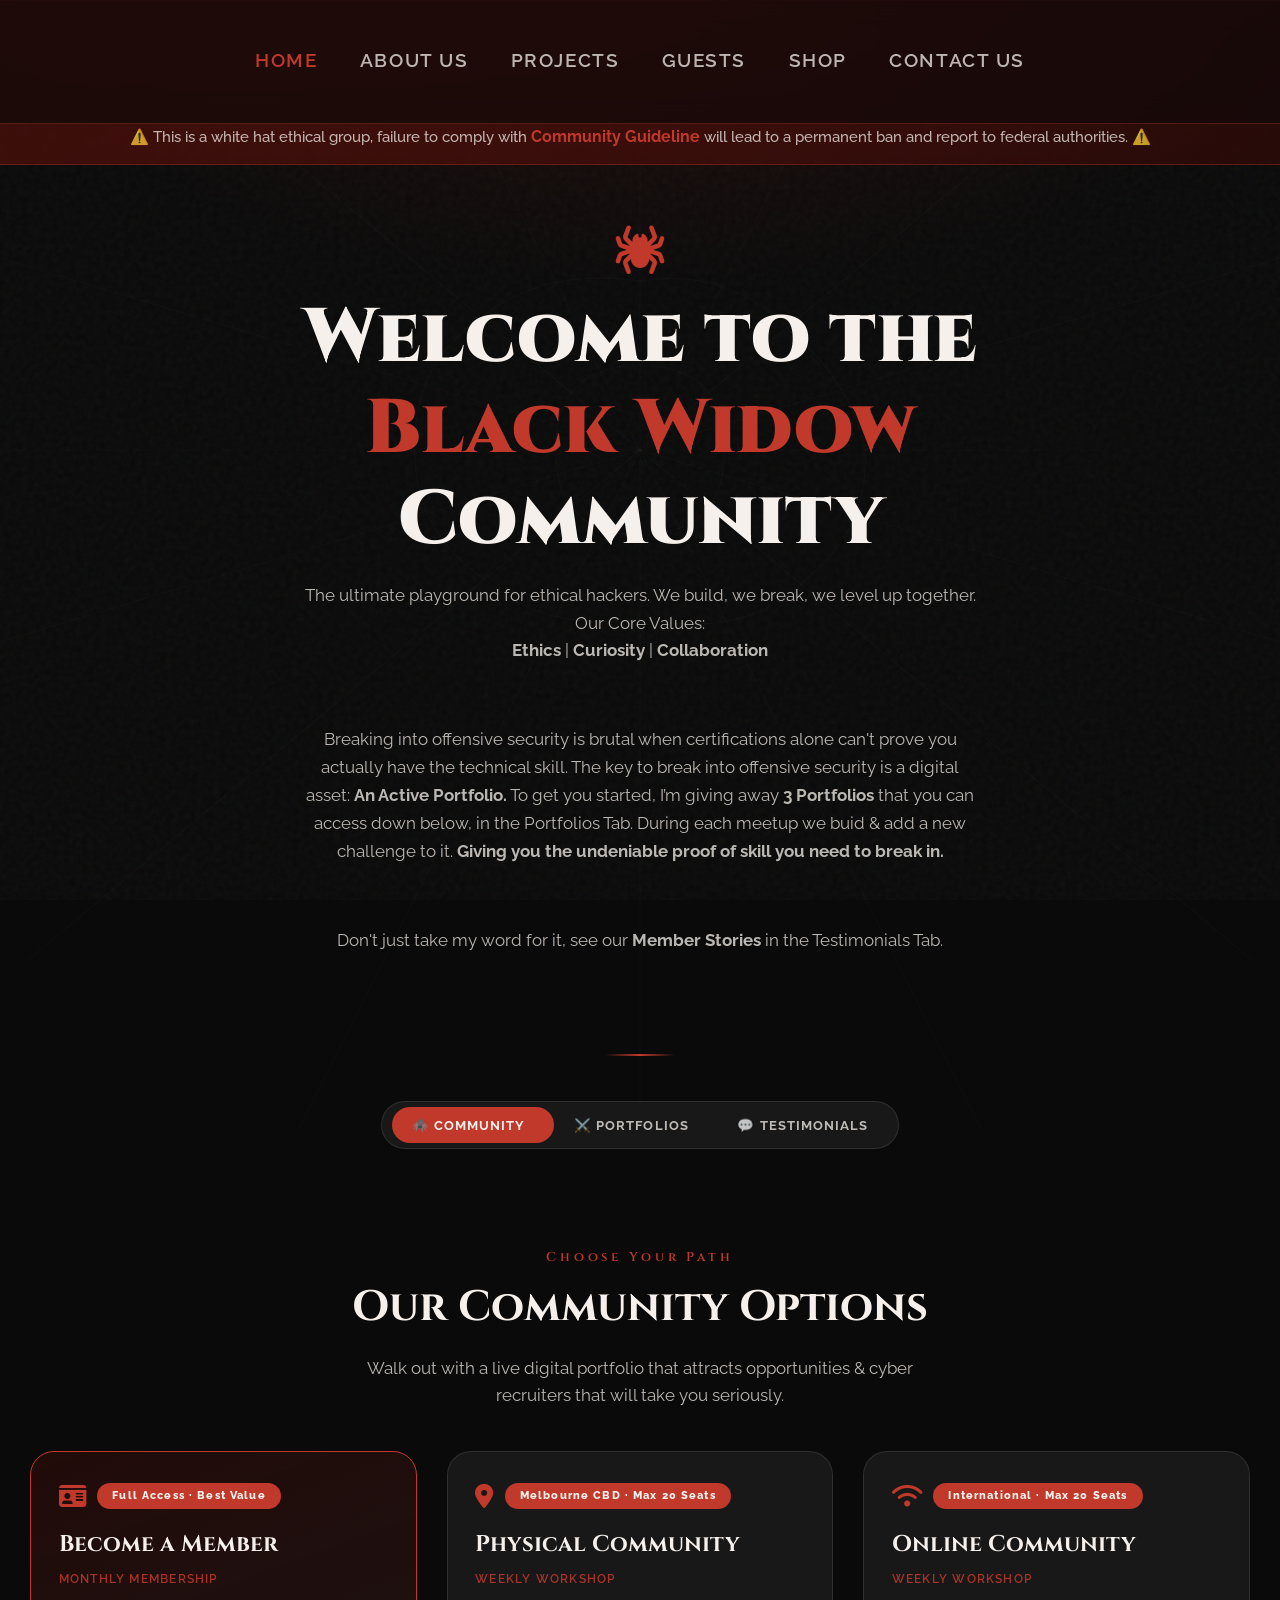
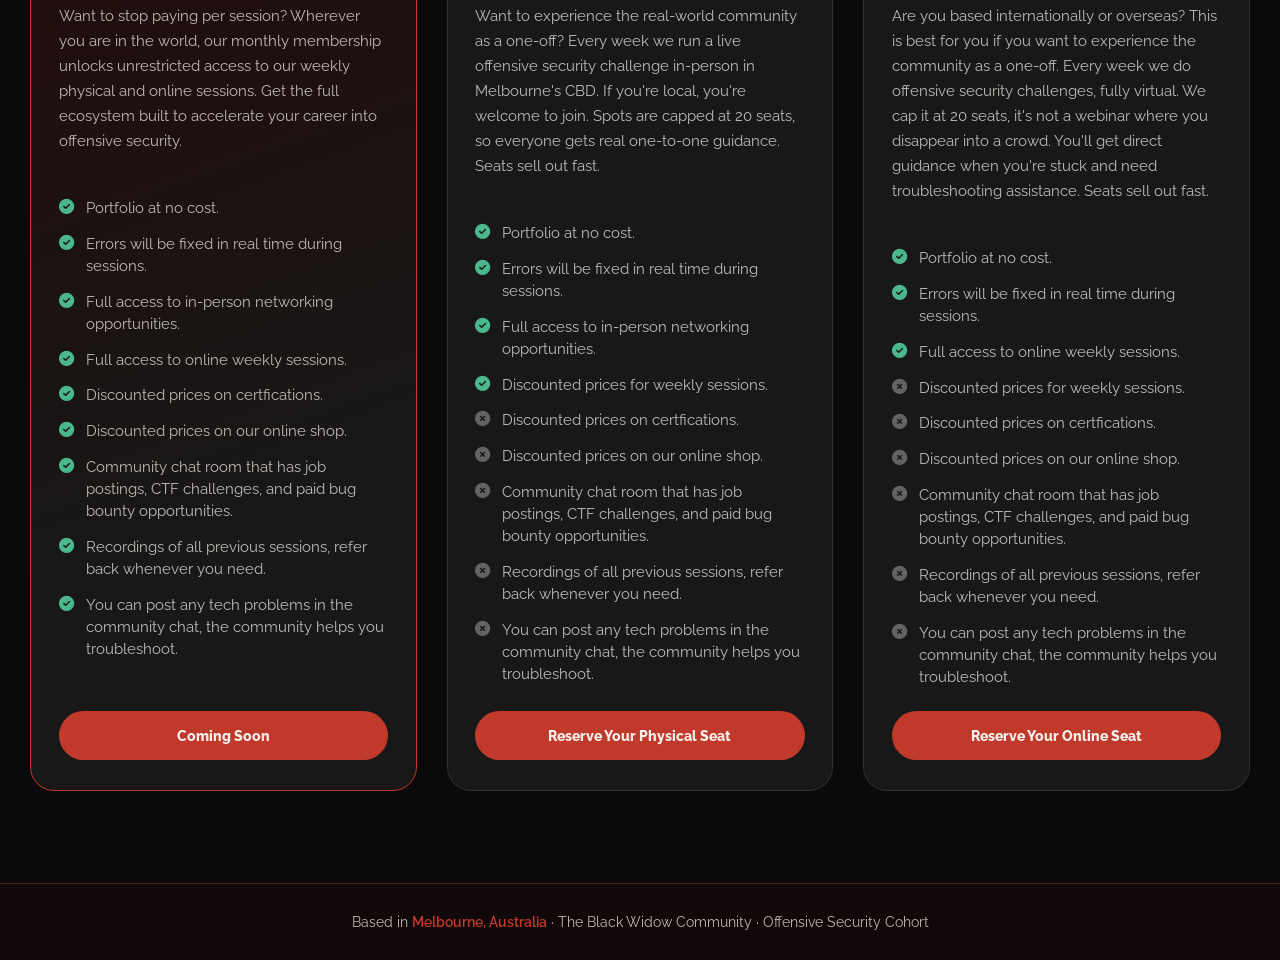
==== commit b2e29c77: "Update index.html" ====
--- a/index.html
+++ b/index.html
@@ -615,7 +615,7 @@
 
   <div class="hero">
     <i class="fa-solid fa-spider spider-icon"></i>
-    <h1>Welcome to the<br><span>Black Widow</span><br>Laboratory</h1>
+    <h1>Welcome to the<br><span>Black Widow</span><br>Community</h1>
     <p class="subtitle">The ultimate playground for ethical hackers. We build, we break, we level up together.<br>Our Core Values:<br><strong>Ethics</strong> | <strong>Curiosity</strong> | <strong>Collaboration</strong></p>
     </br>
     <p class="subtitle">Breaking into offensive security is brutal when certifications alone can't prove you actually have the technical skill. The key to break into offensive security is a digital asset: <strong>An Active Portfolio.</strong> To get you started, I’m giving away <strong>3 Portfolios</strong> that you can access down below, in the Portfolios Tab. During each meetup we buid & add a new challenge to it. <strong> Giving you the undeniable proof of skill you need to break in. </strong> </p>
